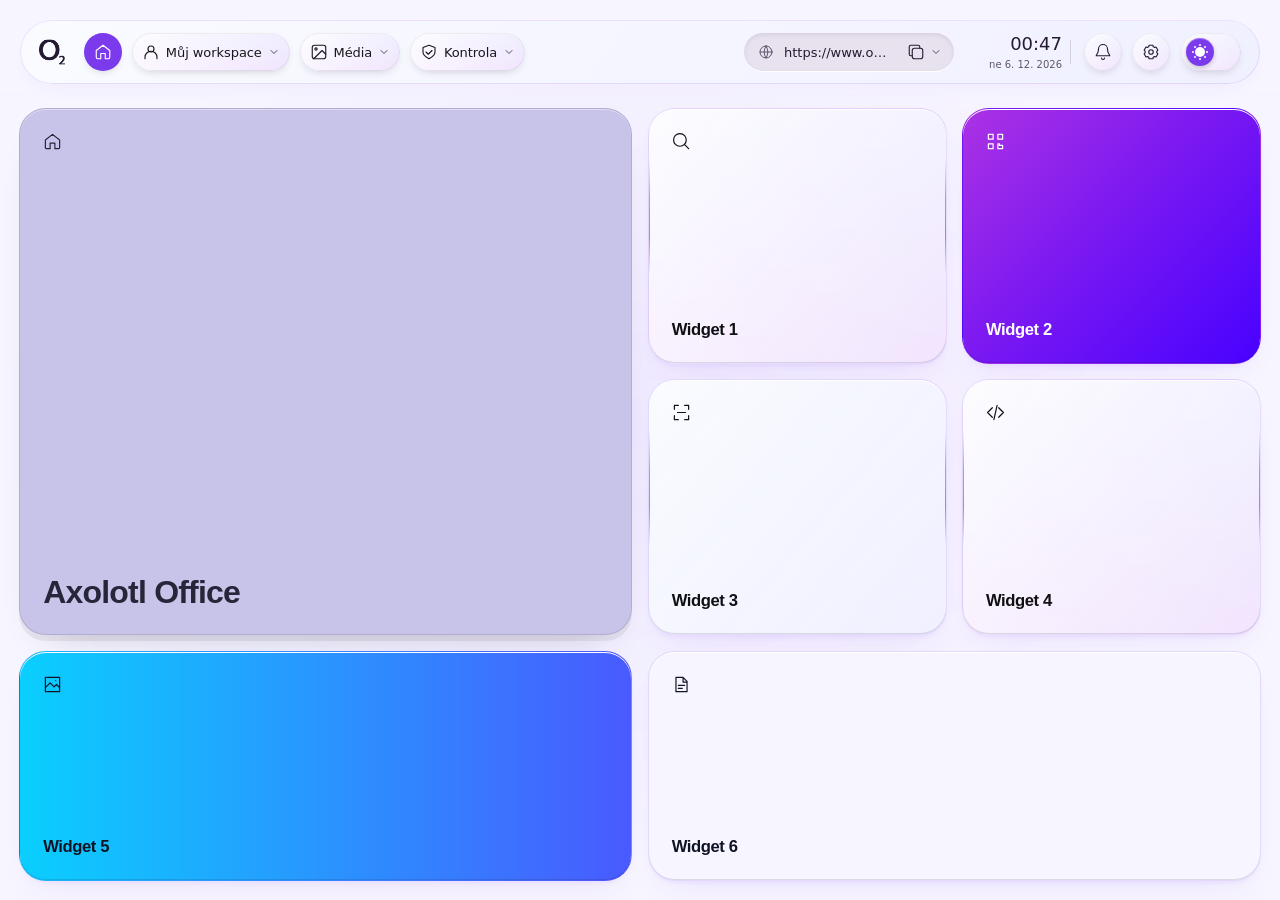
==== creative-concepts/modular-playground/index.html @ 503bdfcb "Polish Playground header surfaces and six dashboard widgets" ====
<!doctype html>
<html lang="cs"><head><meta charset="utf-8"><meta name="viewport" content="width=device-width, initial-scale=1"><meta name="theme-color" content="#22212b"><meta name="description" content="Modular Playground — kreativní koncept celé aplikace O₂ Axolotl 2.0. Dashboard, nástroje a Notebook v dark i light režimu."><title>Modular Playground · O₂ Axolotl</title><link rel="icon" href="../shared/o2.svg" type="image/svg+xml"><link rel="preload" href="../shared/fonts/manrope.woff2" as="font" type="font/woff2" crossorigin><link rel="stylesheet" href="../shared/style.css"><link rel="stylesheet" href="approved-header/header.css"><link rel="stylesheet" href="evolution.css"><link rel="stylesheet" href="refinement.css"><link rel="stylesheet" href="final-bento.css"><link rel="stylesheet" href="ui-polish.css"><script src="playground.js" defer></script><script src="approved-header/header.js" defer></script></head><body data-concept="playground"><a class="skip-link" href="#main">Přejít na obsah</a><div id="approved-header"></div><div id="app"></div><noscript>Pro interaktivní koncept prosím zapněte JavaScript.</noscript></body></html>
---- creative-concepts/shared/style.css ----
@font-face{font-family:Manrope;src:url(fonts/manrope-ext.woff2) format('woff2');font-style:normal;font-weight:200 800;font-display:swap;unicode-range:U+0100-02FF,U+0304,U+0308,U+0329,U+1E00-1E9F,U+1EF2-1EFF,U+2020,U+20A0-20AB,U+20AD-20C0,U+2113,U+2C60-2C7F,U+A720-A7FF}@font-face{font-family:Space;src:url(fonts/space-grotesk-ext.woff2) format('woff2');font-style:normal;font-weight:300 700;font-display:swap;unicode-range:U+0100-02FF,U+0304,U+0308,U+0329,U+1E00-1E9F,U+1EF2-1EFF,U+2020,U+20A0-20AB,U+20AD-20C0,U+2113,U+2C60-2C7F,U+A720-A7FF}
@font-face{font-family:Manrope;src:url(fonts/manrope.woff2) format('woff2');font-style:normal;font-weight:200 800;font-display:swap}@font-face{font-family:Space;src:url(fonts/space-grotesk.woff2) format('woff2');font-style:normal;font-weight:300 700;font-display:swap}
:root{font-family:Manrope,Arial,sans-serif;color-scheme:dark;--bg:#11121d;--surface:#20212f;--surface-solid:#242534;--raised:#2c2d3f;--ink:#f3f1f8;--muted:#b1aebf;--line:#ffffff14;--accent:#c4b5fb;--accent-deep:#a392d1;--button:#ddd1ff;--button-ink:#2a2040;--green:#a9d5b8;--danger:#ffc1b8;--shadow:0 18px 48px #0002;--radius:23px;--title-font:Manrope,Arial,sans-serif;--header-base:#292631;--header-ink:#f4f2f7;--header-recess:#201d28}
:root[data-theme=light]{color-scheme:light;--bg:#f0edf3;--surface:#ffffffb8;--surface-solid:#faf9fc;--raised:#fff;--ink:#2e2939;--muted:#70677f;--line:#49405b1c;--accent:#746087;--accent-deep:#877298;--button:#443754;--button-ink:#fff;--green:#447056;--danger:#a5443b;--shadow:0 18px 48px #5f4c7810;--header-base:#f0edf6;--header-ink:#31283e;--header-recess:#e7e1ed}
*{box-sizing:border-box}html{min-width:320px;scroll-behavior:smooth}body{margin:0;background:var(--bg);color:var(--ink);font-size:13px;line-height:1.6;min-height:100vh;-webkit-font-smoothing:antialiased}body::before{content:'';position:fixed;inset:0;z-index:-1;pointer-events:none}button,input,textarea,select{font:inherit;color:inherit}button,a,input,select,textarea{-webkit-tap-highlight-color:transparent}button,a,summary{touch-action:manipulation}button{cursor:pointer}a{color:inherit;text-decoration:none}button{border:0;background:none}button:disabled{cursor:wait;opacity:.65}input,textarea,select{max-width:100%;border:1px solid var(--line);border-radius:11px;background:var(--bg);padding:12px 14px;outline:none;min-width:0}input::placeholder,textarea::placeholder{color:var(--muted)}input:focus,textarea:focus,select:focus{border-color:var(--accent);box-shadow:0 0 0 3px color-mix(in srgb,var(--accent) 16%,transparent)}input[type=checkbox]{accent-color:var(--accent-deep);width:16px;height:16px;padding:0;box-shadow:none}button:focus-visible,a:focus-visible,summary:focus-visible{outline:2px solid var(--accent);outline-offset:4px}h1,h2,h3,p{margin:0}h1,h2,h3{font-family:var(--title-font);font-weight:550;line-height:1.2;letter-spacing:-.04em}h1{font-size:clamp(30px,3.1vw,46px);font-weight:500}h2{font-size:25px}h3{font-size:20px}.icon{display:inline-block;width:19px;height:19px;fill:none;stroke:currentColor;stroke-width:1.5;stroke-linecap:round;stroke-linejoin:round;vertical-align:middle;flex-shrink:0}.sr-only{position:absolute;width:1px;height:1px;padding:0;margin:-1px;overflow:hidden;clip:rect(0,0,0,0);white-space:nowrap;border:0}.skip-link{position:fixed;top:-100px;left:30px;z-index:1000;background:var(--surface-solid);padding:12px;border-radius:12px}.skip-link:focus{top:10px}.button,.small-button{display:inline-flex;align-items:center;justify-content:center;gap:10px;font-weight:600;white-space:nowrap;border:1px solid var(--line);border-radius:12px;padding:12px 19px;min-height:45px;transition:transform .2s,background .2s,box-shadow .2s}.button:hover,.small-button:hover{transform:translateY(-2px);box-shadow:0 4px 14px #0001}.primary{background:var(--button);color:var(--button-ink);border-color:transparent;box-shadow:inset 0 1px #ffffff50,0 4px 14px #0001}.secondary,.small-button{background:var(--surface)}.small-button{padding:8px 12px;min-height:35px;font-size:11px}.icon-btn{display:inline-grid;place-items:center;width:38px;height:38px;border-radius:50%;color:inherit;flex:none}.icon-btn:hover{background:var(--line)}.text-link{display:inline-flex;align-items:center;gap:8px;font-size:12px;padding:0;font-weight:550}.text-link:hover{color:var(--accent)}.text-link .icon{width:15px;height:15px}.eyebrow{font-size:9px;font-weight:650;letter-spacing:.18em;color:var(--muted);line-height:1.5}.subtitle{color:var(--muted);margin-top:12px;font-size:13px;line-height:1.7}.demo-note{color:var(--muted);font-size:10px;font-weight:450;letter-spacing:.015em}.demo-note .icon{width:13px;height:13px;margin-right:5px}.mono{font-family:Space,monospace;letter-spacing:.04em}.chip{display:inline-flex;align-items:center;gap:4px;white-space:nowrap;padding:4px 8px;border:1px solid var(--line);border-radius:6px;font-size:9px;letter-spacing:.035em;color:var(--muted);font-weight:550}.chip.success{color:var(--green);background:color-mix(in srgb,var(--green) 7%,transparent)}.status-dot,.tiny-dot{display:inline-block;width:5px;height:5px;background:var(--green);border-radius:50%;flex-shrink:0}.status-dot{box-shadow:0 0 0 4px color-mix(in srgb,var(--green) 9%,transparent);margin:0 8px 1px 2px}.card{position:relative;border:1px solid var(--line);background:var(--surface);border-radius:var(--radius);box-shadow:inset 0 1px #ffffff08,var(--shadow);min-width:0;transition:border-color .25s,box-shadow .25s}.card:hover{border-color:color-mix(in srgb,var(--accent) 25%,var(--line))}.card-head{display:flex;justify-content:space-between;align-items:center;gap:12px;margin-bottom:22px;font-size:12px}.card-head>.icon{width:16px;height:16px;color:var(--muted)}.card-label{display:flex;align-items:center;gap:9px;font-weight:600;letter-spacing:.01em;font-size:12px}.card-label>.icon{width:17px;height:17px;color:var(--accent)}.card-bottom{display:flex;align-items:center;justify-content:space-between;gap:12px;font-size:10px;color:var(--muted);margin-top:15px}.card-bottom strong{display:block;font-size:14px;color:var(--ink);font-weight:550}.card-bottom small{display:block;font-size:10px;margin-top:5px}.card-bottom .icon{width:17px;height:17px}
/* The approved pill navigation, URL well, clock and controls form the shared reference. */
.app-header{position:relative;z-index:30;display:flex;align-items:center;gap:12px;min-height:72px;padding:10px 13px;margin:20px 24px 0;border-radius:999px;color:var(--header-ink);background:linear-gradient(120deg,color-mix(in srgb,var(--header-base) 84%,white),var(--header-base) 70%);box-shadow:inset 0 1px #ffffff35,inset 0 0 0 1px var(--line),0 12px 30px -20px #0008;backdrop-filter:blur(20px)}.brand{display:grid;place-items:center;width:42px;flex:none;height:46px}.brand img{width:28px;height:28px;filter:brightness(0) invert(1)}[data-theme=light] .brand img{filter:brightness(0) saturate(100%) invert(14%) sepia(65%) saturate(3500%) hue-rotate(211deg)}.header-nav{display:flex;align-items:center;gap:9px;flex-shrink:0}.home-nav{height:46px;width:46px;display:grid;place-items:center;border-radius:50%}.home-nav.active{background:#7c3aed;color:#fff;box-shadow:inset 0 1px #fff4,0 5px 12px #0002}.nav-drop{position:relative}.nav-drop summary{list-style:none;display:flex;align-items:center;gap:8px;padding:12px 13px;border-radius:999px;cursor:pointer;font-size:12px;white-space:nowrap}.nav-drop summary::-webkit-details-marker{display:none}.nav-drop summary>.icon{width:16px;height:16px}.nav-drop summary>.icon:last-child{width:11px;height:11px}.nav-drop[open] summary{background:#7c3aed;color:white}.dropdown{position:absolute;top:calc(100% + 15px);left:0;min-width:240px;background:var(--surface-solid);color:var(--ink);border:1px solid var(--line);border-radius:20px;padding:10px;box-shadow:0 24px 60px #0005}.dropdown a{display:flex;align-items:center;gap:12px;padding:12px;border-radius:11px}.dropdown a:hover{background:var(--line)}.header-url{min-width:100px;flex:1;max-width:350px;display:flex;align-items:center;gap:9px;background:var(--header-recess);box-shadow:inset 0 2px 6px #0002,0 1px #fff2;border-radius:99px;padding:0 7px 0 15px;margin:0 0 0 auto}.header-url>.icon{width:15px;color:var(--muted)}.header-url input{width:100%;border:0;padding:10px 0;font-size:12px;background:none;box-shadow:none;height:46px}.header-url:focus-within{outline:2px solid #b993fb;outline-offset:2px}.header-url button{width:32px;height:36px;flex:none;color:var(--muted)}.header-actions{display:flex;align-items:center;gap:4px}.header-actions time{display:flex;flex-direction:column;align-items:flex-end;line-height:1.3;margin:0 10px 0 3px;padding-right:14px;border-right:1px solid var(--line);min-width:94px;font-variant-numeric:tabular-nums}.header-actions time>span{font-size:18px;font-weight:500}.header-actions time small{font-size:9px;color:var(--muted);margin-top:3px}.header-actions .icon-btn{background:linear-gradient(#ffffff08,#00000005);box-shadow:inset 0 1px #fff1,0 2px 4px #0001;width:36px;height:36px}.theme-toggle{width:58px;height:34px;border-radius:99px;box-shadow:inset 0 2px 4px #0002,0 1px #fff2;background:var(--header-recess);padding:3px;margin-left:5px}.theme-toggle>span{display:grid;place-items:center;width:28px;height:28px;border-radius:50%;background:#7c3aed;color:white;transition:transform .25s;box-shadow:inset 0 1px #fff5,0 2px 4px #0003}.theme-toggle[aria-checked=true]>span{transform:translateX(24px)}.theme-toggle .icon{width:15px;height:15px}
.concept-bar{max-width:1490px;padding:21px 38px 0;margin:auto;display:flex;align-items:center;justify-content:space-between;gap:20px}.concept-signature{display:flex;align-items:center;gap:10px;font-size:10px;color:var(--muted)}.concept-num{font-family:Space,monospace;color:var(--ink);font-size:12px;border:1px solid var(--line);border-radius:5px;padding:1px 5px}.prototype-tag{font-size:7px;letter-spacing:.14em;opacity:.8;border-left:1px solid var(--line);padding-left:10px}.concept-links{display:flex;gap:5px}.concept-links a{font-size:9px;padding:5px 10px;border-radius:6px;color:var(--muted);border:1px solid transparent}.concept-links a[aria-current]{background:var(--surface);border-color:var(--line);color:var(--ink)}.concept-links a:hover{color:var(--ink)}.app-shell{max-width:1490px;margin:auto;padding:0 38px}.workspace-nav{display:flex;align-items:center;gap:25px;border-bottom:1px solid var(--line);margin-top:20px;height:49px}.workspace-nav>a{position:relative;display:flex;align-items:center;gap:8px;height:100%;font-size:11px;color:var(--muted);transition:color .2s}.workspace-nav>a .icon{width:15px;height:15px}.workspace-nav>a[aria-current]{color:var(--ink)}.workspace-nav>a[aria-current]::after{content:'';height:2px;position:absolute;bottom:-1px;left:0;right:0;background:var(--accent)}.quick-search{margin-left:auto;display:flex;align-items:center;gap:9px;color:var(--muted);font-size:10px}.quick-search .icon{width:14px;height:14px}kbd{font:inherit;font-size:9px;border:1px solid var(--line);border-radius:4px;padding:1px 4px;margin-left:14px}.section-head{display:flex;align-items:center;justify-content:space-between;gap:28px;padding:30px 0 27px}.section-head .eyebrow{margin-bottom:10px}.section-head>.button{flex-shrink:0;margin-top:10px}.section-head .subtitle{font-size:12px;margin-top:10px}main{outline:none;animation:reveal .4s ease-out}.dashboard-grid{display:grid;grid-template-columns:1fr 1.7fr 1fr;grid-template-rows:255px 215px;gap:16px}.dashboard-grid>.card{padding:23px;overflow:hidden}.office{grid-column:2;grid-row:1/3;display:flex;flex-direction:column;isolation:isolate}.office-top{display:flex;justify-content:space-between;align-items:center;gap:8px;position:relative;z-index:2}.office-top .card-label{font-size:9px;letter-spacing:.12em}.office-coordinate{font-size:7px;letter-spacing:.07em;color:var(--muted)}.office-scene{position:relative;flex:1;display:grid;align-items:center;min-height:0}.room-art{width:calc(100% + 50px);margin-left:-25px;max-height:330px;overflow:visible;position:relative;z-index:1;animation:roomReveal 1s ease-out}.office-bottom{position:relative;display:flex;justify-content:space-between;align-items:flex-end;gap:12px;z-index:2}.office-small{font-size:7px;letter-spacing:.17em;color:var(--muted);display:block;margin-bottom:9px}.office-bottom h2{font-size:clamp(21px,2.1vw,30px);font-weight:500}.office-bottom p{color:var(--muted);font-size:10px;margin-top:8px}.round-action{width:40px;height:40px;display:grid;place-items:center;border-radius:50%;border:1px solid var(--line);background:#ffffff09;flex:none}.round-action:hover{background:var(--raised)}.scene-orbit{position:absolute;border:1px solid var(--line);border-radius:50%;height:250px;width:250px;top:10%;left:20%;pointer-events:none;opacity:.4}.orbit-b{width:310px;height:310px;left:12%;top:0}.find-card{grid-column:1;grid-row:1}.find-card .card-head{margin-bottom:17px}.find-card h2{font-size:24px;margin-bottom:18px;line-height:1.16}.input-action{display:flex;background:var(--bg);border:1px solid var(--line);border-radius:10px;overflow:hidden}.input-action input{padding:9px 10px;border:0;background:none;font-size:11px;width:100%;box-shadow:none}.input-action:focus-within{outline:2px solid var(--accent);outline-offset:2px}.input-action button{margin:4px;background:var(--button);color:var(--button-ink);border-radius:7px;width:32px;min-height:30px;flex:none}.input-action button .icon{width:16px;height:16px}.mini-result{display:flex;align-items:center;gap:8px;font-size:10px;color:var(--muted);margin-top:13px}.mini-result b{font-weight:550;color:var(--ink)}.text-lines{display:none;font-size:11px;line-height:1.9;margin-top:22px;color:var(--muted)}mark{background:color-mix(in srgb,var(--accent) 22%,transparent);color:var(--ink);border-radius:3px;padding:1px 3px}.find-card>.text-link{display:none}.notebook-card{grid-column:3;grid-row:1;display:flex;flex-direction:column}.note-preview{flex:1;display:flex;justify-content:center;flex-direction:column;gap:6px}.handwritten{font-family:Georgia,serif;font-style:italic;font-size:26px;line-height:1.35;letter-spacing:-.04em;max-width:190px}.pencil-line{height:5px;width:100px;background:var(--accent);border-radius:50%;opacity:.25;transform:rotate(-3deg);margin:0 0 5px}.note-preview p{font-size:10px;color:var(--muted)}.notebook-card .card-bottom{border-top:1px solid var(--line);padding-top:10px}.metadata-card{grid-column:1;grid-row:2}.metadata-card .card-head{margin-bottom:18px}.meta-inner{display:flex;align-items:center;gap:15px}.score-ring{width:70px;height:70px;border-radius:50%;background:conic-gradient(var(--green) 0 93%,var(--line) 93%);position:relative;display:grid;place-items:center;flex:none}.score-ring:before{content:'';position:absolute;inset:4px;border-radius:inherit;background:var(--surface-solid)}.score-ring>span{position:relative;z-index:1;font-family:Space;font-size:26px;letter-spacing:-.07em;line-height:1;text-align:center}.score-ring small{display:block;font-size:8px;color:var(--muted);letter-spacing:0;margin-top:5px}.meta-inner h2{font-size:16px;letter-spacing:-.025em}.meta-inner p{font-size:10px;color:var(--muted);margin-top:7px}.metadata-card>.text-link{margin-top:22px;font-size:10px}.qr-card{grid-column:3;grid-row:2}.qr-card .card-head{margin-bottom:15px}.qr-content{display:flex;align-items:center;gap:16px}.qr-art{width:89px;height:89px;padding:4px;background:white;border-radius:12px;box-shadow:0 4px 12px #0001;flex:none}.qr-content h2{font-size:17px;letter-spacing:-.03em}.qr-content p{font-size:9px;color:var(--muted);margin:6px 0 9px}.qr-content .small-button{font-size:9px;padding:5px 8px;min-height:28px;gap:5px}.qr-content .small-button .icon{width:12px;height:12px}.qr-card .card-bottom{font-size:8px;margin-top:14px}.media-card{display:none}.dashboard-footer{display:flex;align-items:center;gap:25px;margin:20px 0 0;font-size:10px;color:var(--muted)}.dashboard-footer a{margin-left:auto;display:flex;align-items:center;gap:8px}.dashboard-footer a .icon{width:13px;height:13px}.site-footer{max-width:1490px;margin:33px auto 0;padding:20px 38px;display:flex;justify-content:space-between;align-items:center;color:var(--muted);font-size:8px;letter-spacing:.1em}.site-footer>b{color:var(--ink)}.site-footer button{font-size:9px;display:flex;align-items:center;gap:5px;color:var(--muted)}.site-footer .icon{width:11px;height:11px}
/* 01 — smoked glass, a glowing horizon, an immersive centre. */
[data-concept=studio]{--surface:linear-gradient(145deg,#2c293bde,#1a2030eb);--surface-solid:#242534;--title-font:Manrope,Arial,sans-serif;background:#10141f}[data-concept=studio]::before{background:radial-gradient(ellipse at 48% 16%,#66527d32,transparent 53%),radial-gradient(ellipse at 91% 78%,#34526e2b,transparent 50%),radial-gradient(ellipse at 3% 60%,#714e5718,transparent 50%)}[data-concept=studio] .office{background:radial-gradient(ellipse at 15% 25%,#ae795b29,transparent 65%),radial-gradient(ellipse at 90% 90%,#428faa25,transparent 60%),linear-gradient(145deg,#3630449c,#1c2535);border-color:#bfb0ea28;box-shadow:inset 0 1px #fff2,0 20px 80px #0003}[data-concept=studio] .office:before{content:'';position:absolute;height:300px;width:300px;top:10px;left:0;background:radial-gradient(ellipse,#a5766826,transparent 65%);filter:blur(20px);pointer-events:none}[data-concept=studio] .dashboard-grid{grid-template-rows:265px 220px}[data-concept=studio] .find-card{background:linear-gradient(140deg,#4b3c5144,#252334cc)}[data-concept=studio] .notebook-card{background:linear-gradient(145deg,#40354388,#242537)}[data-concept=studio] .section-head h1{font-weight:450;letter-spacing:-.05em}[data-concept=studio] .office .room-art{filter:saturate(.8)}[data-concept=studio] .card:not(.office):hover{box-shadow:inset 0 1px #fff2,0 12px 35px #0002}
[data-theme=light] [data-concept=studio]{background:#eee9ef;--surface:linear-gradient(145deg,#ffffffcf,#f2edf6d9);--surface-solid:#f8f4fa;--ink:#332c40;--muted:#75697e;--accent:#8c6b9f;--button:#514061;--button-ink:#fff;--green:#6d8669}[data-theme=light] [data-concept=studio]::before{background:radial-gradient(ellipse at 10% 22%,#e4c5b964,transparent 50%),radial-gradient(ellipse at 85% 80%,#b7d4e264,transparent 50%)}[data-theme=light] [data-concept=studio] .office{background:radial-gradient(ellipse at 8% 20%,#f3d0b4aa,transparent 65%),radial-gradient(ellipse at 90% 90%,#b3d4ddaa,transparent 60%),#e4dfec;border-color:#b49ec948;box-shadow:inset 0 1px #fff,0 20px 65px #7d5e9815}[data-theme=light] [data-concept=studio] .office .room-art{filter:saturate(.6) brightness(1.4)}[data-theme=light] [data-concept=studio] .find-card{background:linear-gradient(140deg,#f7ecf4,#fbf8fd)}[data-theme=light] [data-concept=studio] .notebook-card{background:linear-gradient(145deg,#f4e9e3,#f8f1f8)}
/* 02 — tactile blocks, editorial scale, deliberately asymmetric bento. */
[data-concept=playground]{--title-font:Space,Manrope,sans-serif;--radius:20px;--bg:#1a1b20;--surface:#27282e;--surface-solid:#2a2b31;--raised:#313239;--ink:#f3f1e9;--muted:#b7b5b0;--accent:#c7e68a;--button:#c8e58c;--button-ink:#262c1c;--green:#b5d69b;--shadow:0 5px 0 #00000010;background:var(--bg)}[data-concept=playground] .concept-num{border-radius:2px;background:var(--ink);color:var(--bg);border-color:transparent}[data-concept=playground] .section-head h1{font-weight:550;font-size:clamp(32px,3.6vw,52px);letter-spacing:-.065em;max-width:650px;line-height:1.03}[data-concept=playground] .workspace-nav{gap:12px;border:0;height:42px;margin-top:18px}[data-concept=playground] .workspace-nav>a{padding:0 16px;border-radius:99px;border:1px solid var(--line)}[data-concept=playground] .workspace-nav>a[aria-current]{background:var(--ink);color:var(--bg);border-color:var(--ink)}[data-concept=playground] .workspace-nav>a[aria-current]:after{display:none}[data-concept=playground] .dashboard-grid{grid-template-columns:1.1fr 1.15fr 1.15fr .95fr;grid-template-rows:270px 210px;gap:15px}[data-concept=playground] .dashboard-grid>.card{padding:22px}[data-concept=playground] .office{grid-column:2/4;grid-row:1;background:#b0aecf;color:#272539;--ink:#272539;--muted:#585570;--line:#32304e26;--green:#555f3c;box-shadow:inset 0 1px #ffffff50,0 6px 0 #0001;overflow:visible}[data-concept=playground] .office-top{z-index:3}[data-concept=playground] .office-scene{position:absolute;inset:0 0 0 40%;overflow:hidden;border-radius:20px;z-index:0}[data-concept=playground] .play-art{width:350px;max-width:none;margin:0 0 0 -30px;height:300px;max-height:none;transform:rotate(-5deg);filter:saturate(.75)}[data-concept=playground] .office-bottom{align-items:flex-end;margin-top:auto;max-width:90%;padding-bottom:5px}[data-concept=playground] .office-bottom>div{max-width:240px}[data-concept=playground] .office-bottom h2{font-size:36px;font-weight:500;line-height:1.05;letter-spacing:-.055em;max-width:230px}[data-concept=playground] .office-bottom p{font-size:10px;max-width:170px;line-height:1.6}[data-concept=playground] .office-small{font-size:8px;letter-spacing:.13em;margin-bottom:13px}[data-concept=playground] .office-coordinate{display:none}[data-concept=playground] .office .round-action{position:absolute;right:-15%;bottom:0;background:#f6f2e8;border-color:#fff8;width:38px;height:38px;color:#383147;box-shadow:0 2px 5px #302b4b22}[data-concept=playground] .scene-orbit{display:none}[data-concept=playground] .find-card{grid-column:1;grid-row:1;--ink:#ede9fc;--muted:#cec4e4;background:#514763;--line:#e9dafe30;--bg:#41394e;--accent:#e9d9ff;--button:#e7d5fe;--button-ink:#45344f}[data-concept=playground] .find-card h2{font-size:31px;font-weight:450;letter-spacing:-.05em;margin-bottom:16px}[data-concept=playground] .find-card .chip{border-color:transparent;font-size:8px}[data-concept=playground] .qr-card{grid-column:4;grid-row:1;--ink:#423845;--muted:#685762;--line:#6e496025;background:#e9bfc6;color:var(--ink);--surface:#f2d6d8}[data-concept=playground] .qr-content{flex-direction:column;align-items:flex-start;gap:9px}[data-concept=playground] .qr-content h2{font-size:19px}[data-concept=playground] .qr-content h2 br{display:none}[data-concept=playground] .qr-art{width:77px;height:77px;transform:rotate(4deg);border-radius:9px}[data-concept=playground] .qr-content p{display:none}[data-concept=playground] .qr-content .small-button{position:absolute;right:18px;top:85px;width:32px;height:32px;padding:0;font-size:0;border-radius:50%}[data-concept=playground] .qr-content .small-button .icon{width:16px;height:16px}[data-concept=playground] .qr-card .card-bottom{font-size:8px;margin-top:10px}[data-concept=playground] .qr-card .card-bottom .mono{display:none}[data-concept=playground] .media-card{display:flex;flex-direction:column;grid-column:1/3;grid-row:2;background:#a9bbc2;color:#263d47;--ink:#263d47;--muted:#4b6470;--line:#233d491c}[data-concept=playground] .media-card .card-head{position:relative;z-index:2}[data-concept=playground] .media-card .card-bottom{margin-top:auto;z-index:2}[data-concept=playground] .media-card .card-bottom strong{font-size:25px;max-width:190px;line-height:1.1;font-family:Space;font-weight:450;letter-spacing:-.035em}[data-concept=playground] .media-card .card-bottom small{font-size:10px}[data-concept=playground] .notebook-card{grid-column:3;grid-row:2;background:#dce7ae;--ink:#343d25;--muted:#647047;--accent:#7c8950;--line:#4c5a2126;color:var(--ink)}[data-concept=playground] .notebook-card .chip{font-size:7px;padding:3px 5px}[data-concept=playground] .notebook-card .card-head{margin-bottom:10px}[data-concept=playground] .handwritten{font-size:24px}[data-concept=playground] .metadata-card{grid-column:4;grid-row:2;padding:20px!important}[data-concept=playground] .metadata-card .card-head{margin-bottom:12px}[data-concept=playground] .meta-inner{gap:10px}[data-concept=playground] .score-ring{width:58px;height:58px}[data-concept=playground] .score-ring>span{font-size:23px}[data-concept=playground] .meta-inner h2{font-size:14px}[data-concept=playground] .meta-inner p{font-size:8px}[data-concept=playground] .metadata-card>.text-link{margin-top:19px;font-size:9px}[data-concept=playground] .card-label>.icon{color:inherit}.media-illustration{position:absolute;inset:0 0 0 47%;display:grid;place-items:center}.image-sheet{position:absolute;width:145px;height:105px;border:7px solid #eff1e8;border-radius:4px;background:#c5ceaf;box-shadow:2px 8px 12px #314a5c30;overflow:hidden}.image-sheet.back{transform:rotate(12deg) translate(10px,2px);background:#8f9dba}.image-sheet.front{transform:rotate(-8deg) translate(-10px,-10px);background:#e1d6ba}.landscape-sun{position:absolute;right:24px;top:15px;border-radius:50%;width:27px;height:27px;background:#e9a36e}.landscape-hill{position:absolute;width:160px;height:110px;border-radius:40%;bottom:-60px;left:-20px;transform:rotate(-22deg);background:#809985;box-shadow:70px 10px 0 #496d71}.format-pill{position:absolute;bottom:25px;right:40px;border:1px solid #ffffff88;border-radius:99px;background:#faf9f0;padding:5px 11px;font-size:10px;box-shadow:0 4px 12px #0002;transform:rotate(-5deg)}.format-pill .icon{width:13px;height:13px}
[data-theme=light] [data-concept=playground]{--bg:#f1efe7;--surface:#faf9f3;--surface-solid:#faf9f3;--raised:#fff;--ink:#292a28;--muted:#76766a;--line:#3338241c;--accent:#646e40;--button:#2f3427;--button-ink:#f3f5eb;--green:#6c8150;--shadow:0 4px 0 #343e1206}[data-theme=light] [data-concept=playground] .office{background:#c8c3e9}[data-theme=light] [data-concept=playground] .find-card{background:#e0d4f2;--ink:#3a2d48;--muted:#796286;--line:#63437725;--bg:#eae2f3;--accent:#624275;--button:#51405e;--button-ink:#fff;color:var(--ink)}[data-theme=light] [data-concept=playground] .qr-card{background:#f0cbd0}[data-theme=light] [data-concept=playground] .media-card{background:#bcd0d5}[data-theme=light] [data-concept=playground] .notebook-card{background:#e3ebbc}
/* 03 — calm architectural layers, paper, and an editorial serif. */
[data-concept=spatial]{--bg:#171d1c;--surface:#222b28;--surface-solid:#242e2a;--raised:#2c3631;--ink:#edf0e9;--muted:#a1ada5;--line:#d3e4d316;--accent:#bdcbb7;--button:#c3cfbd;--button-ink:#26372e;--green:#a6c6a8;--shadow:0 10px 30px #0000000c;--radius:12px;background:var(--bg)}[data-concept=spatial] .app-shell{display:grid;grid-template-columns:170px minmax(0,1fr);gap:36px;margin-top:20px}[data-concept=spatial] .workspace-nav{display:flex;flex-direction:column;align-items:stretch;justify-content:flex-start;gap:5px;height:auto;margin:0;border-bottom:0;border-right:1px solid var(--line);padding:33px 20px 0 0}[data-concept=spatial] .workspace-nav>a{height:42px;flex:none;border-radius:7px;padding:0 12px;font-size:11px}[data-concept=spatial] .workspace-nav>a[aria-current]{background:var(--surface);box-shadow:inset 0 0 0 1px var(--line)}[data-concept=spatial] .workspace-nav>a[aria-current]:after{left:0;top:13px;bottom:13px;width:2px;height:auto}[data-concept=spatial] .quick-search{margin:25px 0 0;padding:15px 10px;border-top:1px solid var(--line);font-size:9px;flex-wrap:wrap;justify-content:flex-start;gap:7px}[data-concept=spatial] .quick-search kbd{margin-left:22px}[data-concept=spatial] .section-head{padding:20px 0 29px}[data-concept=spatial] h1{font-family:Georgia,serif;font-weight:400;letter-spacing:-.045em;font-size:clamp(32px,3.4vw,47px)}[data-concept=spatial] .section-head>.button{font-size:10px;padding:10px 13px;min-height:39px}[data-concept=spatial] .section-head .subtitle{font-size:11px}[data-concept=spatial] .section-head .eyebrow{font-size:8px}[data-concept=spatial] .dashboard-grid{grid-template-columns:1fr 1.4fr 1fr;grid-template-rows:240px 185px;gap:13px}[data-concept=spatial] .dashboard-grid>.card{padding:19px}[data-concept=spatial] .office{grid-column:2;grid-row:1/3;background:linear-gradient(145deg,#334038,#24332e);border-color:#8eab8b2a}[data-concept=spatial] .office-scene{margin:0 -15px}.spatial-art{filter:saturate(.5)}[data-concept=spatial] .office-coordinate{display:none}[data-concept=spatial] .office-top .card-label{font-size:8px;letter-spacing:.09em}[data-concept=spatial] .office-bottom h2{font-family:Georgia,serif;font-size:30px;font-weight:400;letter-spacing:-.045em;max-width:200px}[data-concept=spatial] .office-bottom p{font-size:9px}[data-concept=spatial] .office-bottom .round-action{width:30px;height:30px}[data-concept=spatial] .scene-orbit{border-color:#a2bda920;width:190px;height:190px;left:18%;top:15%}[data-concept=spatial] .orbit-b{width:240px;height:240px;left:10%;top:5%}[data-concept=spatial] .find-card{grid-column:1;grid-row:1}[data-concept=spatial] .find-card h2{font-size:24px;font-weight:450}[data-concept=spatial] .find-card .chip{display:none}[data-concept=spatial] .metadata-card{grid-column:1;grid-row:2}[data-concept=spatial] .metadata-card .card-head{margin-bottom:12px}[data-concept=spatial] .meta-inner{gap:11px}[data-concept=spatial] .score-ring{width:54px;height:54px}[data-concept=spatial] .score-ring>span{font-size:21px}[data-concept=spatial] .score-ring small{font-size:7px}[data-concept=spatial] .meta-inner h2{font-size:13px}[data-concept=spatial] .meta-inner p{font-size:9px}[data-concept=spatial] .metadata-card>.text-link{margin-top:16px;font-size:9px}[data-concept=spatial] .notebook-card{grid-column:3;grid-row:1;background:linear-gradient(120deg,#34372c,#2e332a);--accent:#c4be91}[data-concept=spatial] .notebook-card .chip{font-size:7px;padding:3px 5px}[data-concept=spatial] .notebook-card .card-head{gap:4px;margin-bottom:12px}[data-concept=spatial] .handwritten{font-size:23px}[data-concept=spatial] .qr-card{grid-column:3;grid-row:2}[data-concept=spatial] .qr-card .card-head{margin-bottom:11px}[data-concept=spatial] .qr-art{width:62px;height:62px;border-radius:6px;padding:2px}[data-concept=spatial] .qr-content{gap:11px}[data-concept=spatial] .qr-content h2{font-size:13px}[data-concept=spatial] .qr-content p{font-size:8px}[data-concept=spatial] .qr-card .card-bottom{font-size:7px;gap:4px}[data-concept=spatial] .qr-content .small-button{font-size:8px;padding:3px 6px;min-height:24px}[data-concept=spatial] .card-label{font-size:10px}[data-concept=spatial] .card-label>.icon{width:15px;height:15px}[data-concept=spatial] .dashboard-footer{font-size:9px;flex-wrap:wrap;gap:12px}[data-concept=spatial] .dashboard-footer .demo-note{font-size:8px}[data-concept=spatial] .button{border-radius:7px}[data-concept=spatial] .notebook-layout{grid-template-columns:190px minmax(0,1fr)}[data-concept=spatial] .notebook-context{display:none}[data-concept=spatial] .note-paper{transform:rotate(.4deg);box-shadow:0 7px 0 -2px var(--bg),0 8px 0 -2px var(--line),0 14px 0 -5px var(--bg),0 15px 0 -5px var(--line)}[data-concept=spatial] .tool-layout{grid-template-columns:160px minmax(0,1fr)}[data-concept=spatial] .tool-context{display:none}[data-concept=spatial] .tool-sidebar{padding-right:12px}[data-concept=spatial] .tool-list-item{font-size:10px;padding-left:8px;gap:8px}[data-concept=spatial] .widget-grid{grid-template-columns:repeat(3,minmax(0,1fr))}
[data-theme=light] [data-concept=spatial]{--bg:#efefe8;--surface:#fbfbf5;--surface-solid:#fbfbf5;--raised:#fff;--ink:#303b34;--muted:#788179;--line:#4657441b;--accent:#71856b;--button:#34483b;--button-ink:#f6f7ef;--green:#7b9673;--shadow:0 8px 18px #263b2105}[data-theme=light] [data-concept=spatial] .office{background:linear-gradient(145deg,#e1e7d8,#d5e0d5);border-color:#90a38335}[data-theme=light] [data-concept=spatial] .notebook-card{background:linear-gradient(120deg,#f7f4e6,#f2f0df);--accent:#93885a}[data-theme=light] [data-concept=spatial] .room-art{filter:saturate(.45) brightness(1.04)}
/* Tool views, richly populated widgets and a usable, in-memory Notebook. */
.filter-row{display:flex;align-items:center;gap:6px;margin-bottom:23px}.filter{font-size:11px;color:var(--muted);border-radius:8px;padding:9px 14px;border:1px solid transparent}.filter span{margin-left:7px;opacity:.6;font-size:9px}.filter.selected{background:var(--surface);color:var(--ink);border-color:var(--line)}.filter:hover{color:var(--ink)}.filter-row>.demo-note{margin-left:auto}.widget-grid{display:grid;grid-template-columns:repeat(4,minmax(0,1fr));gap:17px}.widget-tile{padding:22px;display:flex;flex-direction:column;min-height:250px}.widget-tile:hover{transform:translateY(-3px)}.widget-tile .card-head{margin-bottom:15px}.widget-tile .card-label{font-size:11px}.widget-tile .card-head .chip{font-size:8px}.widget-visual{height:105px;margin:0 0 15px;display:flex;align-items:center;overflow:hidden}.widget-tile>p{font-size:10px;color:var(--muted);margin-top:auto}.widget-tile .card-bottom{padding-top:14px;border-top:1px solid var(--line);font-size:9px}.widget-tile .card-bottom strong{display:inline;font-family:Space;font-size:19px;margin-right:4px}.widget-visual .qr-art{height:87px;width:87px;margin:auto}.phrase-sample{font-family:Georgia,serif;font-size:23px;line-height:1.4;letter-spacing:-.03em}.heading-sample{font-size:10px;width:100%;color:var(--muted)}.heading-sample b{font-weight:500;display:block;color:var(--ink);font-size:11px}.heading-sample span{margin-left:10px}.heading-sample p{padding-left:10px;border-left:1px solid var(--line);margin-top:9px}.serp-sample small{font-size:8px;color:var(--muted)}.serp-sample strong{font-weight:500;display:block;color:var(--accent);margin:5px 0}.serp-sample p{font-size:9px;color:var(--muted)}.code-sample{font-family:monospace;font-size:9px;line-height:1.9;white-space:pre-wrap;color:var(--muted)}.code-sample span{color:var(--accent)}.pdf-sample{display:flex;align-items:center;gap:10px;width:100%}.pdf-sample>.icon{width:36px;height:46px;color:var(--accent)}.pdf-sample strong{font-size:10px;font-weight:500}.pdf-sample small{display:block;font-size:8px;color:var(--muted);margin-top:5px}.pdf-sample .chip{margin-left:auto}.audit-sample{display:flex;flex-direction:column;gap:9px;font-size:10px}.audit-sample .icon{width:13px;height:13px;color:var(--green);margin-right:6px}.audit-sample .warn .icon{color:#c8a877}.preview-landscape{position:relative;width:100%;height:100%;min-height:90px;border-radius:9px;background:linear-gradient(#a5bbc4,#d6dad0);overflow:hidden}.preview-landscape:before{content:'';position:absolute;right:25%;top:15%;width:30px;height:30px;border-radius:50%;background:#f4dec0}.preview-landscape i,.preview-landscape span{position:absolute;height:180%;width:130%;bottom:-140%;left:-20%;background:#496b68;transform:rotate(25deg);border-radius:35%}.preview-landscape span{background:#91a295;transform:rotate(-25deg);left:25%;bottom:-120%}.preview-landscape .chip{position:absolute;top:10px;left:10px;background:#ffffffc9;color:#34514f;font-size:8px}.landscape-1{filter:hue-rotate(30deg)}.landscape-2{filter:hue-rotate(300deg)}[data-concept=playground] .widget-tile[data-tone=violet]{background:#504762}[data-concept=playground] .widget-tile[data-tone=mint]{background:#384c42}[data-concept=playground] .widget-tile[data-tone=pink]{background:#583f50}[data-concept=playground] .widget-tile[data-tone=blue]{background:#354956}[data-concept=playground] .widget-tile[data-tone=yellow]{background:#4a4a34}[data-concept=playground] .widget-tile[data-tone=peach]{background:#594a3c}[data-theme=light] [data-concept=playground] .widget-tile[data-tone=violet]{background:#e1d7ed}[data-theme=light] [data-concept=playground] .widget-tile[data-tone=mint]{background:#dbe7cb}[data-theme=light] [data-concept=playground] .widget-tile[data-tone=pink]{background:#ecd4d8}[data-theme=light] [data-concept=playground] .widget-tile[data-tone=blue]{background:#d0e0e4}[data-theme=light] [data-concept=playground] .widget-tile[data-tone=yellow]{background:#ece7c6}[data-theme=light] [data-concept=playground] .widget-tile[data-tone=peach]{background:#ebd9c6}
.tool-topline{display:flex;align-items:center;gap:20px;margin-top:24px}.tool-topline>.demo-note{margin-left:auto;font-size:8px;letter-spacing:.1em}.tool-topline .text-link{font-size:10px}.tool-layout{display:grid;grid-template-columns:200px minmax(0,1fr) 230px;gap:24px;align-items:start}.tool-sidebar{padding:10px 15px 0 0;border-right:1px solid var(--line)}.tool-sidebar>.eyebrow{margin:0 0 13px 12px;font-size:8px}.tool-list-item{display:flex;align-items:center;gap:10px;padding:11px 12px;font-size:11px;margin:2px 0;border-radius:8px;color:var(--muted);white-space:nowrap}.tool-list-item .icon{width:16px;height:16px}.tool-list-item.selected{background:var(--surface);color:var(--ink);box-shadow:inset 0 0 0 1px var(--line)}.tool-list-item .tiny-dot{margin-left:auto}.tool-list-item:hover{background:var(--line)}.sidebar-tip{border-top:1px solid var(--line);padding:23px 12px;margin-top:23px;font-size:10px;color:var(--muted)}.sidebar-tip>.icon{margin-bottom:12px;color:var(--accent)}.tool-workbench{min-width:0}.tool-form{padding:25px;margin-bottom:19px}.tool-form>.card-head{padding-bottom:20px;border-bottom:1px solid var(--line)}.field-label{display:block;font-size:11px;color:var(--muted);margin:19px 0 8px;font-weight:500}.input-icon{display:flex;align-items:center;gap:10px;border:1px solid var(--line);border-radius:10px;padding-left:13px;background:var(--bg)}.input-icon>.icon{width:16px;height:16px;color:var(--muted)}.input-icon input{border:0;box-shadow:none;background:none;padding-left:0;width:100%}.input-icon:focus-within{outline:2px solid var(--accent);outline-offset:1px}.tool-form>input{width:100%}.form-options{display:flex;align-items:center;gap:22px;flex-wrap:wrap;margin-top:17px;font-size:10px;color:var(--muted)}.form-options label{display:flex;align-items:center;gap:7px}.form-options input{margin:0}.form-footer{display:flex;justify-content:space-between;align-items:center;gap:15px;margin-top:23px}.form-footer .button{font-size:11px}.form-two{display:grid;grid-template-columns:1fr 1fr;gap:16px}.form-two select{display:block;width:100%;margin-top:8px;font-size:11px}.tool-context{padding:25px;overflow:hidden}.tool-context>.eyebrow{font-size:8px}.tool-context h3{font-size:25px;font-weight:450;margin-top:18px;line-height:1.25;letter-spacing:-.04em}.tool-context>p{font-size:11px;line-height:1.9;color:var(--muted);margin-top:14px}.context-orb{height:145px;display:grid;place-items:center;position:relative;margin:8px -15px}.context-orb:before,.context-orb:after{content:'';position:absolute;width:85px;height:85px;border-radius:50%;border:1px solid var(--line);transform:rotate(-30deg) skewY(12deg);background:radial-gradient(circle at 25% 25%,color-mix(in srgb,var(--accent) 30%,transparent),transparent 70%);box-shadow:0 10px 25px #0001}.context-orb:after{width:120px;height:55px;transform:rotate(-30deg);background:none;z-index:-1}.context-orb .icon{width:29px;height:29px;color:var(--accent);z-index:1}.context-note{display:flex;gap:9px;font-size:10px;color:var(--muted);padding:17px 0;border-top:1px solid var(--line)}.context-note .icon{width:17px;height:17px;margin-top:3px}.tool-context>.text-link{font-size:10px}.empty-result,.loading-card{padding:35px;text-align:center;min-height:250px}.empty-symbol{display:grid;place-items:center;width:52px;height:52px;margin:0 auto 18px;border:1px solid var(--line);border-radius:15px;background:var(--bg);box-shadow:inset 0 1px #fff1,0 7px 12px #0001}.empty-symbol .icon{width:24px;height:24px;color:var(--accent)}.empty-result h3,.loading-card h3{font-size:17px;letter-spacing:-.025em}.empty-result p,.loading-card p{font-size:11px;color:var(--muted);margin-top:10px;line-height:1.8}.empty-result>.eyebrow{font-size:7px;margin-top:24px;display:block}.results-card{padding:24px}.result-summary{display:flex;align-items:center;gap:15px;padding:5px 0 23px}.result-summary>strong{font-family:Space;font-size:31px;font-weight:450;letter-spacing:-.04em}.result-summary strong>span{font-family:Manrope;font-size:12px;font-weight:450;color:var(--muted);letter-spacing:0}.result-summary>span:not(.chip){font-size:10px;color:var(--muted)}.result-summary>.chip{margin-left:auto}.result-row{border-top:1px solid var(--line);padding:16px 0}.result-row summary{list-style:none;display:flex;align-items:center;gap:13px;cursor:pointer}.result-row summary::-webkit-details-marker{display:none}.result-index{font-family:Space;font-size:10px;color:var(--muted)}.result-row summary strong{font-weight:550;font-size:12px}.result-row summary small{display:block;font-size:9px;color:var(--muted);margin-top:4px}.result-row summary .chip{margin-left:auto}.result-row summary>.icon{width:12px}.result-row p{font-size:12px;color:var(--muted);line-height:1.9;margin:18px 0 0 28px;padding:13px 16px;border-left:2px solid var(--accent);background:color-mix(in srgb,var(--accent) 5%,transparent)}.results-footer{display:flex;justify-content:space-between;gap:12px;border-top:1px solid var(--line);padding-top:17px;margin-top:9px}.results-footer .text-link{font-size:9px}.serp-result{padding:20px;border:1px solid var(--line);border-radius:12px;background:var(--bg);margin-bottom:14px}.serp-result small{color:var(--muted);font-size:10px}.serp-result h3{font-family:Manrope;color:var(--accent);font-size:20px;margin:8px 0;letter-spacing:-.02em}.serp-result p{font-size:12px;color:var(--muted);line-height:1.8}.result-line{padding:12px 0;display:flex;align-items:center;gap:10px;border-bottom:1px solid var(--line);font-size:11px}.result-line .chip,.result-line small,.result-line .warning-text{margin-left:auto}.result-line small{font-size:9px;color:var(--muted)}.result-line .icon{width:16px;height:16px;color:var(--green)}.heading-result{padding:14px 20px;border-top:1px solid var(--line);font-size:13px}.heading-result span{font-family:Space;color:var(--muted);font-size:10px;margin-right:20px}.qr-result{display:flex;align-items:center;gap:30px;padding:12px 0 30px}.qr-result .qr-art{width:150px;height:150px}.qr-result h3{font-size:20px;margin:12px 0 8px}.qr-result p{font-size:11px;color:var(--muted);overflow-wrap:anywhere}.qr-result p.demo-note{margin:9px 0 20px;font-size:9px}.qr-result .button{font-size:10px}.alert{display:flex;gap:13px;align-items:flex-start;padding:17px;border:1px solid color-mix(in srgb,var(--danger) 20%,transparent);border-radius:12px;background:color-mix(in srgb,var(--danger) 5%,transparent);color:var(--danger);margin:15px 0}.alert strong{font-size:12px;font-weight:550}.alert h3{font-size:18px;margin-bottom:10px;line-height:1.4}.alert p{font-size:11px;line-height:1.8;color:var(--muted);margin-top:6px}.alert .icon{margin-top:3px}.warning-text{color:var(--danger);font-size:9px}.error-card{padding:25px}.error-card .alert{margin:0}.json-result{padding:20px;border:1px solid var(--line);border-radius:10px;line-height:1.9;color:var(--muted);background:var(--bg);overflow:auto;font-size:12px}.json-result em{font-style:normal;color:var(--accent)}.image-results{display:flex;gap:14px;margin-bottom:20px}.image-result{flex:1;min-width:0}.image-result .preview-landscape{height:160px}.image-result .result-line{font-size:9px;flex-wrap:wrap}.image-result .result-line small{font-size:8px}.pdf-result{display:flex;align-items:center;gap:20px;padding:25px;background:var(--bg);border-radius:12px;margin-bottom:14px}.pdf-result>.icon{width:50px;height:60px;color:var(--accent)}.pdf-result h3{font-size:20px}.pdf-result p{font-size:11px;color:var(--muted);margin-top:8px}.upload-zone{display:flex;flex-direction:column;align-items:center;gap:8px;padding:27px;border:1px dashed var(--accent);border-radius:12px;background:color-mix(in srgb,var(--accent) 4%,transparent);text-align:center;cursor:pointer}.upload-zone>.icon{width:27px;height:27px;margin-bottom:7px;color:var(--accent)}.upload-zone strong{font-weight:550;font-size:13px}.upload-zone span,.upload-zone small{font-size:10px;color:var(--muted)}.upload-zone input{font-size:10px;margin-top:10px;width:100%;padding:8px}.upload-zone input::file-selector-button{font:inherit;background:var(--surface-solid);color:var(--ink);border:1px solid var(--line);padding:5px 8px;border-radius:4px;margin-right:10px}.spinner{display:inline-block;width:16px;height:16px;border:1.5px solid currentColor;border-right-color:transparent;border-radius:50%;animation:spin .7s linear infinite}.loading-orbit{position:relative;width:65px;height:65px;display:grid;place-items:center;margin:0 auto 20px;color:var(--accent)}.loading-orbit span{position:absolute;inset:0;border-radius:50%;border:1px solid var(--line);border-top-color:var(--accent);animation:spin 1.5s linear infinite}.loading-orbit:before{content:'';position:absolute;inset:8px;border-radius:50%;border:1px solid var(--line);border-bottom-color:var(--accent);animation:spin 2s linear infinite reverse}.progress-track{height:3px;border-radius:4px;background:var(--line);overflow:hidden;max-width:200px;margin:20px auto 0}.progress-track span{display:block;height:100%;width:45%;background:var(--accent);animation:progress 1.1s ease-in-out infinite}
.notebook-layout{display:grid;grid-template-columns:230px minmax(0,1fr) 230px;gap:25px;align-items:start}.notebook-sidebar{padding:8px 0}.notebook-collection{display:flex;align-items:center;gap:10px;margin-bottom:29px}.notebook-collection>.icon{width:22px;height:22px;color:var(--accent)}.notebook-collection strong{display:block;font-size:11px;font-weight:550}.notebook-collection small{display:block;font-size:9px;color:var(--muted);margin-top:5px}.notebook-sidebar>.eyebrow{font-size:8px;margin-bottom:14px}.note-list{display:flex;flex-direction:column;gap:9px}.note-list-item{padding:18px;text-align:left;border-radius:12px;border:1px solid transparent;background:transparent}.note-list-item.selected{background:var(--surface);border-color:var(--line);box-shadow:var(--shadow)}.note-list-item:hover{border-color:var(--line)}.note-list-item>span{display:flex;align-items:center;gap:6px;font-size:8px;color:var(--muted)}.note-list-item>span .icon{width:11px;height:11px}.note-list-item>strong{display:block;font-weight:550;font-size:12px;margin:9px 0 6px;overflow-wrap:anywhere}.note-list-item>small{display:block;color:var(--muted);font-size:9px;line-height:1.8}.notebook-sidebar>.text-link{margin-top:22px;font-size:10px;padding-left:13px}.note-paper{background:var(--surface);border:1px solid var(--line);box-shadow:var(--shadow);border-radius:var(--radius);overflow:hidden;min-width:0}.paper-toolbar{display:flex;align-items:center;justify-content:space-between;padding:14px 20px;border-bottom:1px solid var(--line)}.paper-toolbar>div{display:flex;align-items:center;gap:13px}.paper-toolbar>div>span:not(.chip){font-size:8px;color:var(--muted)}.paper-toolbar .icon-btn{width:28px;height:28px}.note-document{padding:38px 36px 10px}.note-document .eyebrow{font-size:7px;margin-bottom:18px}.note-title{border:0;background:none;padding:0;font-family:var(--title-font);font-size:30px;font-weight:500;line-height:1.2;letter-spacing:-.045em;width:100%;border-radius:2px}.note-title:focus{box-shadow:none;outline:1px solid var(--line);outline-offset:5px}.note-meta{display:flex;align-items:center;gap:9px;font-size:8px;color:var(--muted);padding:19px 0 24px;border-bottom:1px solid var(--line)}.avatar{display:grid;place-items:center;width:23px;height:23px;border:1px solid var(--line);border-radius:50%;background:var(--bg);font-size:9px;color:var(--ink)}#note-body{resize:vertical;width:100%;height:350px;min-height:200px;padding:25px 0 0;background:none;border:0;box-shadow:none;font-size:13px;line-height:2;color:var(--ink);border-radius:0}#note-body:focus{box-shadow:none}.paper-footer{display:flex;align-items:center;justify-content:space-between;gap:15px;border-top:1px solid var(--line);padding:15px 24px;color:var(--muted);font-size:8px}.paper-footer .icon{width:14px;height:14px;color:var(--accent)}.quote-card{padding:20px 20px 30px}.quote-card>span{font-family:Georgia,serif;font-size:70px;line-height:1;color:var(--accent);opacity:.7}.quote-card p{font-family:Georgia,serif;font-style:italic;font-size:25px;line-height:1.4;letter-spacing:-.03em}.quote-card small{font-size:7px;color:var(--muted);letter-spacing:.14em;display:block;margin-top:22px}.related-card{padding:20px}.related-card .card-head{margin-bottom:14px}.related-card>a{display:flex;align-items:center;gap:8px;font-size:10px;padding:11px 0}.related-card>a .icon{width:15px;height:15px;color:var(--muted)}.related-card>a .icon:last-child{margin-left:auto;width:12px;height:12px}.related-card>.text-link{font-size:9px;margin-top:12px;padding-top:15px;border-top:1px solid var(--line);width:100%}[data-concept=playground] .note-paper{background:#e3dfc8;--ink:#3a3a30;--muted:#777563;--line:#343c2c21;color:var(--ink);box-shadow:5px 6px 0 #0001}[data-concept=playground] .note-title{font-family:Space}[data-concept=playground] .quote-card{border-radius:16px;background:#b3b0ce;color:#373249;margin-bottom:20px;--muted:#625c7a;--accent:#736b8c}[data-concept=playground] .note-list-item.selected{background:var(--button);color:var(--button-ink);--muted:color-mix(in srgb,var(--button-ink) 70%,transparent)}[data-concept=spatial] .note-title{font-family:Georgia,serif;font-weight:400;font-size:29px}[data-concept=spatial] #note-body{font-family:Georgia,serif;font-size:15px;line-height:2}
/* Dialogs and quieter motion. */
dialog{width:min(540px,calc(100vw - 32px));padding:28px;border:1px solid var(--line);border-radius:24px;background:var(--surface-solid);color:var(--ink);box-shadow:0 40px 120px #0006;max-height:calc(100dvh - 50px);overflow:auto}dialog[open]{animation:dialogIn .2s ease-out}dialog::backdrop{background:#13151e77;backdrop-filter:blur(9px)}.modal-head{display:flex;align-items:center;justify-content:space-between;gap:15px;margin-bottom:22px}.modal-head h2{font-size:25px}.modal-head .icon-btn{flex:none}dialog .subtitle{font-size:12px}dialog form>input{width:100%}.modal-submit{margin-top:22px;width:100%}.settings-row{display:flex;justify-content:space-between;align-items:center;gap:18px;padding:20px 0;border-bottom:1px solid var(--line);font-size:12px}.settings-row select{font-size:11px;padding:8px}.settings-row+ .demo-note{margin-top:20px}.command-input{margin-bottom:16px}.command-results{max-height:330px;overflow:auto;margin-bottom:18px}.command-results a{display:flex;align-items:center;gap:13px;padding:12px;border-radius:10px;font-size:12px}.command-results a:hover{background:var(--line)}.command-results a .icon{width:17px;height:17px;color:var(--accent)}.command-results a .icon:last-child{margin-left:auto;width:14px;color:var(--muted)}.empty-search{padding:30px 20px;text-align:center;color:var(--muted);font-size:12px}.about-intro{font-size:17px;line-height:1.9;color:var(--muted)}.about-points{display:flex;gap:8px;flex-wrap:wrap;margin:24px 0}.about-points span{border:1px solid var(--line);padding:5px 9px;border-radius:6px;font-size:10px}dialog .demo-note{line-height:1.9}#toast{position:fixed;bottom:26px;left:50%;transform:translate(-50%,20px);z-index:100;max-width:calc(100vw - 40px);width:max-content;padding:13px 20px;border:1px solid var(--line);border-radius:12px;background:var(--surface-solid);color:var(--ink);box-shadow:0 10px 40px #0004;opacity:0;pointer-events:none;transition:transform .2s,opacity .2s;font-size:12px;text-align:center}#toast.visible{opacity:1;transform:translate(-50%,0)}.focus-mode .dashboard-grid>.card:not(.office){opacity:.15;pointer-events:none;filter:blur(2px)}.focus-mode .office{box-shadow:0 0 100px color-mix(in srgb,var(--accent) 20%,transparent)}.focus-caption{position:absolute;inset:auto 15px 15px;z-index:5;background:var(--surface-solid);border:1px solid var(--line);padding:13px;border-radius:10px;font-size:10px;box-shadow:0 8px 25px #0003}.focus-caption button{color:var(--accent);padding:0;margin-left:5px;font-size:10px}.focus-caption .icon{width:12px;height:12px}[hidden]{display:none!important}@keyframes reveal{from{opacity:0;transform:translateY(5px)}to{opacity:1;transform:translateY(0)}}@keyframes roomReveal{from{opacity:0;translate:0 10px}to{opacity:1;translate:0 0}}@keyframes dialogIn{from{opacity:0;transform:translateY(8px) scale(.98)}to{opacity:1;transform:translateY(0) scale(1)}}@keyframes spin{to{transform:rotate(360deg)}}@keyframes progress{from{transform:translateX(-100%)}to{transform:translateX(330%)}}
@media(min-width:1600px){.section-head{padding-top:40px;padding-bottom:35px}.dashboard-grid,[data-concept=studio] .dashboard-grid{grid-template-rows:290px 230px}[data-concept=spatial] .dashboard-grid{grid-template-rows:270px 210px}[data-concept=playground] .dashboard-grid{grid-template-rows:300px 230px}.find-card h2{font-size:31px}.find-card .text-lines{display:block}.room-art{max-height:370px}[data-concept=playground] .play-art{height:330px;width:390px}.office-bottom h2{font-size:31px}}
@media(max-width:1200px){.app-header{gap:8px;margin:16px 20px 0}.header-nav{gap:4px}.nav-drop summary{padding:12px 9px;font-size:11px;gap:6px}.nav-drop summary>.icon:first-child{display:none}.header-actions time{min-width:75px;padding-right:8px;margin-right:5px}.header-actions time small{font-size:8px}.header-actions .icon-btn{width:32px;height:32px}.header-url{max-width:270px;min-width:140px}.app-shell{padding:0 28px}.concept-bar{padding-left:28px;padding-right:28px}.dashboard-grid>.card{padding:18px}.office-coordinate{display:none}.qr-content{gap:10px}.qr-art{width:70px;height:70px}.qr-content h2{font-size:15px}.meta-inner{gap:10px}.score-ring{width:57px;height:57px}.meta-inner h2{font-size:14px}.meta-inner p{font-size:9px}.notebook-card .chip{font-size:7px}.tool-layout{grid-template-columns:170px minmax(0,1fr) 200px;gap:18px}.tool-list-item{font-size:10px;gap:8px;padding-left:8px}.tool-context{padding:20px}.tool-context h3{font-size:23px}.notebook-layout{grid-template-columns:200px minmax(0,1fr) 190px;gap:18px}.note-document{padding:30px 25px 10px}.quote-card p{font-size:23px}.widget-grid{grid-template-columns:repeat(3,minmax(0,1fr))}[data-concept=playground] .dashboard-grid>.card{padding:18px}[data-concept=playground] .office-bottom h2{font-size:31px;max-width:190px}[data-concept=playground] .office-scene{left:35%}[data-concept=playground] .qr-card .card-head{font-size:10px}[data-concept=playground] .metadata-card{padding:17px!important}[data-concept=playground] .meta-inner{flex-direction:column;align-items:flex-start;gap:6px}[data-concept=playground] .meta-inner p{display:none}[data-concept=playground] .metadata-card>.text-link{margin-top:9px;font-size:8px}[data-concept=playground] .handwritten{font-size:22px}[data-concept=playground] .notebook-card .chip{display:none}[data-concept=playground] .media-card .card-bottom strong{font-size:22px;max-width:165px}[data-concept=spatial] .app-shell{grid-template-columns:140px minmax(0,1fr);gap:22px}[data-concept=spatial] .workspace-nav{padding-right:13px}[data-concept=spatial] .dashboard-grid{grid-template-columns:1fr 1.25fr 1fr}[data-concept=spatial] .dashboard-grid>.card{padding:15px}[data-concept=spatial] .section-head{align-items:flex-start}[data-concept=spatial] .section-head>.button{font-size:0;padding:10px}[data-concept=spatial] .section-head>.button .icon{width:17px;height:17px}[data-concept=spatial] .office-bottom h2{font-size:26px}[data-concept=spatial] .qr-content{gap:9px}[data-concept=spatial] .qr-art{width:50px;height:50px}[data-concept=spatial] .qr-content h2{font-size:12px}[data-concept=spatial] .qr-card .card-bottom .mono{display:none}[data-concept=spatial] .meta-inner{gap:7px}[data-concept=spatial] .meta-inner h2{font-size:11px}[data-concept=spatial] .score-ring{width:46px;height:46px}[data-concept=spatial] .meta-inner p{font-size:8px}[data-concept=spatial] .notebook-card .chip{display:none}[data-concept=spatial] .handwritten{font-size:22px}[data-concept=spatial] .note-preview p{font-size:9px}[data-concept=spatial] .notebook-card .card-bottom{font-size:8px}[data-concept=spatial] .find-card h2{font-size:22px}[data-concept=spatial] .mini-result{font-size:9px}[data-concept=spatial] .widget-grid{grid-template-columns:repeat(2,minmax(0,1fr))}}
@media(max-width:950px){.app-header{border-radius:26px;flex-wrap:wrap;padding:10px 14px;gap:6px 10px}.brand{order:0;width:32px;height:38px}.header-actions{order:1;margin-left:auto}.header-nav{order:2;width:calc(100% - 260px);flex:1;min-width:350px}.home-nav{height:40px;width:40px}.nav-drop summary{font-size:10px;padding:10px}.header-url{order:3;max-width:240px;margin-left:auto;min-width:180px}.header-url input{height:40px}.header-actions time{min-width:94px}.header-actions time small{font-size:9px}.concept-bar{padding-top:17px}.dashboard-grid,[data-concept=studio] .dashboard-grid{grid-template-columns:1fr 1fr;grid-template-rows:320px 240px 210px}.dashboard-grid .office{grid-column:1/3;grid-row:1;flex-direction:column}.office .office-scene{position:absolute;right:5%;top:5%;bottom:0;width:52%;opacity:.85}.office .room-art{max-height:300px}.office-bottom{margin-top:auto}.office .office-bottom>div{max-width:45%}.office-bottom h2{font-size:31px}.office .round-action{margin-left:auto}.office .scene-orbit{display:none}.office .office-top{position:relative;z-index:3}.dashboard-grid .find-card{grid-column:1;grid-row:2}.dashboard-grid .notebook-card{grid-column:2;grid-row:2}.dashboard-grid .metadata-card{grid-column:1;grid-row:3}.dashboard-grid .qr-card{grid-column:2;grid-row:3}.dashboard-grid .media-card{display:none}.handwritten{max-width:230px}.find-card h2{font-size:26px}.qr-art{width:88px;height:88px}.qr-content h2{font-size:20px}.qr-content{gap:20px}.meta-inner h2{font-size:18px}.meta-inner p{font-size:11px}.score-ring{width:72px;height:72px}.tool-layout{grid-template-columns:160px minmax(0,1fr)}.tool-context{display:none}.notebook-layout{grid-template-columns:190px minmax(0,1fr)}.notebook-context{display:none}.widget-grid{grid-template-columns:repeat(2,minmax(0,1fr))}.tool-topline>.demo-note{font-size:7px}.section-head h1{font-size:35px}.section-head>.button{font-size:10px;padding:11px}.section-head .subtitle{font-size:11px}[data-concept=playground] .dashboard-grid{grid-template-columns:1fr 1fr 1fr;grid-template-rows:300px 230px 210px}[data-concept=playground] .dashboard-grid .office{grid-column:1/3;grid-row:1}[data-concept=playground] .office-bottom>div{max-width:230px}[data-concept=playground] .office-bottom h2{font-size:35px}[data-concept=playground] .office-bottom .round-action{right:-5%}[data-concept=playground] .office .office-scene{width:auto;inset:0 0 0 40%}[data-concept=playground] .dashboard-grid .find-card{grid-column:3;grid-row:1}[data-concept=playground] .dashboard-grid .qr-card{grid-column:3;grid-row:2}[data-concept=playground] .dashboard-grid .media-card{display:flex;grid-column:1/3;grid-row:2}[data-concept=playground] .dashboard-grid .notebook-card{grid-column:1/3;grid-row:3}[data-concept=playground] .dashboard-grid .metadata-card{grid-column:3;grid-row:3}[data-concept=playground] .qr-content{gap:10px}[data-concept=playground] .qr-content h2{font-size:18px}[data-concept=playground] .meta-inner{flex-direction:row}[data-concept=playground] .meta-inner h2{font-size:15px}[data-concept=playground] .metadata-card>.text-link{margin-top:22px}[data-concept=playground] .handwritten{font-size:30px;max-width:none}[data-concept=playground] .pencil-line{width:170px}[data-concept=spatial] .app-shell{display:block;margin-top:0}[data-concept=spatial] .workspace-nav{flex-direction:row;gap:15px;border:0;border-bottom:1px solid var(--line);padding:0;margin-top:17px;height:45px;align-items:center}[data-concept=spatial] .workspace-nav>a{height:35px;padding:0 8px;font-size:10px}[data-concept=spatial] .quick-search{margin:0 0 0 auto;padding:0;border:0;flex-wrap:nowrap}[data-concept=spatial] .quick-search kbd{margin-left:0}[data-concept=spatial] .quick-search span{display:none}[data-concept=spatial] .section-head{padding:28px 0}[data-concept=spatial] .dashboard-grid{grid-template-columns:1fr 1fr;grid-template-rows:300px 230px 190px}[data-concept=spatial] .office-bottom h2{font-size:37px;max-width:230px}[data-concept=spatial] .office .office-scene{margin:0}[data-concept=spatial] .office-top .card-label{font-size:9px}[data-concept=spatial] .dashboard-grid>.card{padding:21px}[data-concept=spatial] .find-card h2{font-size:25px}[data-concept=spatial] .mini-result{font-size:10px}[data-concept=spatial] .handwritten{font-size:27px}[data-concept=spatial] .score-ring{width:64px;height:64px}[data-concept=spatial] .meta-inner h2{font-size:16px}[data-concept=spatial] .meta-inner p{font-size:10px}[data-concept=spatial] .qr-art{width:75px;height:75px}[data-concept=spatial] .qr-content h2{font-size:18px}[data-concept=spatial] .qr-content p{font-size:10px}}
@media(max-width:640px){.app-header{margin:12px 12px 0;padding:10px 12px;border-radius:22px;gap:8px}.brand{width:29px;height:34px}.brand img{width:24px;height:24px}.header-actions{gap:3px}.header-actions time{min-width:78px;padding-right:8px;margin-right:3px}.header-actions time>span{font-size:16px}.header-actions time small{font-size:7px}.header-actions .icon-btn{width:30px;height:30px}.header-actions .icon-btn .icon{width:15px;height:15px}.theme-toggle{width:52px;height:30px;margin-left:3px}.theme-toggle>span{width:24px;height:24px}.theme-toggle[aria-checked=true]>span{transform:translateX(22px)}.theme-toggle .icon{width:13px;height:13px}.header-nav{width:100%;min-width:0;justify-content:space-between;gap:4px;order:3}.nav-drop summary{font-size:9px;padding:8px 10px;gap:5px;min-height:37px}.home-nav{width:35px;height:35px}.home-nav .icon{width:16px;height:16px}.header-url{width:100%;max-width:none;min-width:0;order:2;margin:0}.header-url input{height:36px;font-size:11px}.header-url>.icon{width:14px}.header-url button{height:32px}.dropdown{left:auto;right:0;min-width:230px;max-width:calc(100vw - 30px)}.nav-drop:first-of-type .dropdown{left:-35px;right:auto}.concept-bar{padding:17px 18px 0;align-items:flex-start;gap:7px}.concept-signature{gap:6px;font-size:8px}.concept-num{font-size:9px;padding:1px 4px}.prototype-tag{display:none}.concept-links{gap:3px}.concept-links a{font-size:9px;padding:3px 6px}.concept-links a span{display:none}.app-shell{padding:0 18px}.workspace-nav{margin-top:17px;gap:18px;height:44px}.workspace-nav>a{font-size:10px;gap:5px}.workspace-nav>a .icon{width:14px;height:14px}.quick-search{display:none!important}.section-head{padding:27px 0 22px;gap:12px;align-items:flex-start}.section-head .eyebrow{font-size:7px;letter-spacing:.12em;margin-bottom:12px}.section-head h1{font-size:34px;line-height:1.13}.section-head .subtitle{font-size:11px;line-height:1.8}.section-head>.button{width:35px;min-width:35px;height:35px;min-height:35px;border-radius:10px;font-size:0;padding:8px;gap:0;white-space:normal;flex:none;margin-top:25px}.section-head>.button .icon{width:17px;height:17px}.dashboard-grid,[data-concept=studio] .dashboard-grid,[data-concept=spatial] .dashboard-grid{display:grid;grid-template-columns:1fr;grid-template-rows:auto;gap:14px}.dashboard-grid>.card,[data-concept=spatial] .dashboard-grid>.card{grid-column:1!important;grid-row:auto!important;padding:23px}.dashboard-grid .office{min-height:390px;order:-1}.office .office-scene{position:relative;right:auto;top:auto;bottom:auto;width:100%;min-height:220px;margin-top:-5px;opacity:1}.office .room-art{max-height:240px;width:calc(100% + 36px);margin-left:-18px}.office .office-bottom>div{max-width:85%}.office .office-bottom h2{font-size:29px}.office-bottom p{font-size:10px}.office-top .card-label{font-size:9px}.office-small{font-size:7px}.office .round-action{width:35px;height:35px}.find-card h2{font-size:29px}.find-card h2 br{display:none}.find-card .card-head{margin-bottom:22px}.find-card .input-action input{font-size:12px;padding:12px}.mini-result{font-size:11px}.notebook-card{min-height:240px}.handwritten{font-size:30px;max-width:240px}.notebook-card .chip{font-size:8px}.note-preview p{font-size:11px}.qr-card{min-height:220px}.qr-content{gap:25px}.qr-art{width:95px;height:95px}.qr-content h2{font-size:22px}.qr-content p{font-size:10px}.qr-content .small-button{font-size:10px;padding:7px 10px}.qr-card .card-bottom{font-size:9px;margin-top:20px}.metadata-card{min-height:220px}.meta-inner{gap:21px}.meta-inner h2{font-size:20px}.meta-inner p{font-size:11px}.score-ring{width:75px;height:75px}.metadata-card>.text-link{font-size:11px}.dashboard-footer{flex-wrap:wrap;font-size:9px;gap:13px;margin-top:23px}.dashboard-footer>.demo-note{width:100%;font-size:8px}.site-footer{padding:20px 18px;font-size:7px;gap:10px;margin-top:24px}.site-footer>span:nth-child(2){display:none}.site-footer button{font-size:8px}.widget-grid,[data-concept=spatial] .widget-grid{grid-template-columns:1fr}.widget-tile{padding:24px;min-height:260px}.widget-tile .card-label{font-size:13px}.widget-tile>p{font-size:12px}.widget-tile .card-bottom{font-size:10px}.widget-visual{height:120px}.filter-row{gap:4px;flex-wrap:wrap;margin-bottom:22px}.filter{padding:7px 11px;font-size:10px}.filter-row>.demo-note{display:none}.tool-topline{margin-top:21px;gap:10px}.tool-topline>.demo-note{display:none}.tool-topline .small-button{margin-left:auto;font-size:9px}.tool-topline+.section-head h1{font-size:39px}.tool-layout,[data-concept=spatial] .tool-layout{display:block}.tool-sidebar{display:none}.tool-form{padding:20px}.tool-form>.card-head{padding-bottom:17px}.form-footer{gap:9px}.form-footer .button{padding:11px;font-size:10px}.form-footer .demo-note{font-size:8px}.form-options{font-size:9px;gap:14px}.empty-result,.loading-card{padding:30px 18px;min-height:240px}.tool-form .chip{font-size:8px}.results-card{padding:20px}.result-summary{gap:10px;flex-wrap:wrap}.result-summary>strong{font-size:29px}.result-summary>.chip{font-size:8px}.result-row summary{gap:9px}.result-row summary strong{font-size:11px}.result-row .chip{font-size:7px;padding:3px 5px}.result-row p{font-size:11px;margin-left:0}.result-summary>span:not(.chip){font-size:9px}.qr-result{flex-direction:column;align-items:flex-start;gap:20px}.qr-result .qr-art{width:120px;height:120px}.image-results{flex-direction:column}.json-result{padding:14px;font-size:10px}.results-footer .text-link{font-size:8px}.notebook-layout,[data-concept=spatial] .notebook-layout{display:block}.notebook-sidebar{padding:0 0 22px}.notebook-collection{margin-bottom:15px}.notebook-sidebar>.eyebrow{display:none}.note-list{flex-direction:row;overflow-x:auto;gap:10px;padding-bottom:5px;scroll-snap-type:x proximity}.note-list-item{min-width:190px;max-width:190px;padding:14px;scroll-snap-align:start;border-color:var(--line)}.note-list-item>strong{font-size:11px}.note-list-item>small{font-size:8px}.notebook-sidebar>.text-link{display:none}.note-document{padding:28px 23px 10px}.note-title{font-size:25px}.paper-toolbar{padding:12px 16px}.paper-toolbar>div{gap:8px}.paper-toolbar>div>span:not(.chip){font-size:7px}.paper-toolbar .chip{font-size:8px}.note-meta{font-size:7px;gap:7px}#note-body{font-size:12px;height:390px}.paper-footer{padding:14px 16px;font-size:7px;gap:8px}.paper-footer>span:nth-child(2){max-width:150px;text-align:right}dialog{padding:22px;border-radius:20px}.modal-head h2{font-size:22px}.about-intro{font-size:15px}.focus-caption{font-size:9px}.focus-caption button{font-size:9px}[data-concept=playground] .workspace-nav{gap:5px;height:40px}[data-concept=playground] .workspace-nav>a{padding:0 11px;font-size:9px;gap:5px}[data-concept=playground] .section-head h1{font-size:40px;line-height:1.03}[data-concept=playground] .dashboard-grid{grid-template-columns:1fr 1fr;grid-template-rows:auto;gap:12px}[data-concept=playground] .dashboard-grid>.card{padding:20px;grid-column:auto!important;grid-row:auto!important}[data-concept=playground] .dashboard-grid .office{grid-column:1/3!important;min-height:355px;overflow:hidden}[data-concept=playground] .office .office-scene{position:absolute;inset:20px -40px 80px 30%;min-height:0;width:auto;opacity:.85}[data-concept=playground] .office .play-art{width:330px;margin-left:-10px;height:300px;max-height:300px}[data-concept=playground] .office .office-bottom{max-width:100%;margin-top:auto}[data-concept=playground] .office .office-bottom>div{max-width:235px}[data-concept=playground] .office .office-bottom h2{font-size:37px;max-width:220px}[data-concept=playground] .office .office-bottom p{max-width:240px}[data-concept=playground] .office .office-bottom .round-action{right:0;bottom:10px}[data-concept=playground] .dashboard-grid .find-card{grid-column:1/3!important;min-height:245px}[data-concept=playground] .find-card h2{font-size:33px}[data-concept=playground] .find-card .chip{display:block}[data-concept=playground] .dashboard-grid .qr-card{grid-column:1/3!important;min-height:205px}[data-concept=playground] .qr-content{flex-direction:row;gap:25px}[data-concept=playground] .qr-art{width:93px;height:93px}[data-concept=playground] .qr-content .small-button{position:static;width:auto;height:auto;font-size:10px;padding:6px 10px;border-radius:8px;margin-top:10px}[data-concept=playground] .qr-content h2{font-size:24px;max-width:150px}[data-concept=playground] .qr-card .card-bottom .mono{display:block}[data-concept=playground] .qr-card .card-bottom{font-size:9px;margin-top:20px}[data-concept=playground] .dashboard-grid .media-card{display:flex;grid-column:1/3!important;min-height:225px}[data-concept=playground] .media-card .card-bottom strong{font-size:25px;max-width:160px}[data-concept=playground] .media-illustration{inset:20px 0 0 45%}[data-concept=playground] .image-sheet{width:115px;height:85px;border-width:5px}[data-concept=playground] .format-pill{right:13px;bottom:32px;font-size:8px}[data-concept=playground] .dashboard-grid .notebook-card{grid-column:1/3!important;min-height:225px}[data-concept=playground] .handwritten{font-size:31px;max-width:240px}[data-concept=playground] .dashboard-grid .metadata-card{grid-column:1/3!important;min-height:215px;padding:23px!important}[data-concept=playground] .meta-inner h2{font-size:22px}[data-concept=playground] .meta-inner p{display:block;font-size:11px}[data-concept=playground] .score-ring{width:70px;height:70px}[data-concept=playground] .metadata-card>.text-link{font-size:10px;margin-top:20px}[data-concept=spatial] .workspace-nav{gap:7px;height:43px}[data-concept=spatial] .workspace-nav>a{font-size:9px;padding:0 9px;gap:5px}[data-concept=spatial] .section-head{padding:27px 0 24px}[data-concept=spatial] .section-head h1{font-size:37px}[data-concept=spatial] .office .office-scene{width:100%;position:relative;margin:0;inset:auto}[data-concept=spatial] .office .office-bottom>div{max-width:80%}[data-concept=spatial] .office .office-bottom h2{font-size:34px;max-width:220px}[data-concept=spatial] .office-bottom p{font-size:10px}[data-concept=spatial] .find-card h2{font-size:29px}[data-concept=spatial] .card-label{font-size:12px}[data-concept=spatial] .handwritten{font-size:30px}[data-concept=spatial] .notebook-card .card-bottom{font-size:10px}[data-concept=spatial] .note-preview p{font-size:11px}[data-concept=spatial] .score-ring{width:75px;height:75px}[data-concept=spatial] .score-ring>span{font-size:28px}[data-concept=spatial] .meta-inner h2{font-size:20px}[data-concept=spatial] .meta-inner p{font-size:11px}[data-concept=spatial] .meta-inner{gap:18px}[data-concept=spatial] .metadata-card>.text-link{font-size:11px;margin-top:22px}[data-concept=spatial] .qr-content h2{font-size:22px}[data-concept=spatial] .qr-art{width:90px;height:90px}[data-concept=spatial] .qr-content{gap:23px}[data-concept=spatial] .qr-card .card-bottom{font-size:9px}[data-concept=spatial] .qr-content .small-button{font-size:10px;padding:7px 10px}[data-concept=spatial] .note-paper{transform:none}[data-concept=spatial] .note-title{font-size:27px}[data-concept=spatial] #note-body{font-size:14px}}
@media(prefers-reduced-motion:reduce){*,*:before,*:after{animation:none!important;transition:none!important;scroll-behavior:auto!important}}.no-motion *,.no-motion *:before,.no-motion *:after{animation:none!important;transition:none!important;scroll-behavior:auto!important}

@media(min-width:951px) and (max-height:850px){.concept-bar{padding-top:15px}.workspace-nav{margin-top:12px;height:42px}.section-head{padding:20px 0 22px}.section-head h1{font-size:36px}.section-head .subtitle{margin-top:8px}.section-head .eyebrow{font-size:8px;margin-bottom:8px}.dashboard-grid,[data-concept=studio] .dashboard-grid{grid-template-rows:230px 190px;gap:14px}.dashboard-grid>.card{padding:20px}.find-card h2{font-size:23px;margin-bottom:14px}.find-card .card-head{margin-bottom:13px}.office .room-art{max-height:275px}.office-bottom h2{font-size:26px}.metadata-card .card-head{margin-bottom:13px}.metadata-card>.text-link{margin-top:16px}.qr-card .card-head{margin-bottom:12px}.dashboard-footer{margin-top:15px}.site-footer{margin-top:18px;padding-top:15px}[data-concept=playground] .workspace-nav{margin-top:12px;height:38px}[data-concept=playground] .section-head h1{font-size:41px}[data-concept=playground] .dashboard-grid{grid-template-rows:235px 185px}[data-concept=playground] .dashboard-grid>.card{padding:19px}[data-concept=playground] .office .play-art{height:280px;width:330px;max-height:none}[data-concept=playground] .office-bottom h2{font-size:32px}[data-concept=playground] .find-card h2{font-size:28px}[data-concept=playground] .qr-card .card-head{margin-bottom:10px}[data-concept=playground] .qr-art{width:65px;height:65px}[data-concept=playground] .handwritten{font-size:22px}[data-concept=playground] .notebook-card .card-bottom{padding-top:8px;margin-top:9px}[data-concept=playground] .metadata-card>.text-link{margin-top:14px}[data-concept=spatial] .workspace-nav{margin-top:0;height:auto}[data-concept=spatial] .section-head{padding:14px 0 23px}[data-concept=spatial] .dashboard-grid{grid-template-rows:220px 175px}[data-concept=spatial] .dashboard-grid>.card{padding:17px}[data-concept=spatial] .office-bottom h2{font-size:26px}[data-concept=spatial] .office .room-art{max-height:260px}[data-concept=spatial] .metadata-card>.text-link{margin-top:13px}[data-concept=spatial] .qr-card .card-bottom{margin-top:10px}}
@media(max-width:640px){.header-nav,.header-url{flex:0 0 100%;width:100%;min-width:0}.nav-drop:not([open])>.dropdown{display:none}}
@media(min-width:951px) and (max-height:850px){[data-concept=playground] .notebook-card .pencil-line{display:none}[data-concept=playground] .notebook-card .handwritten{line-height:1.2}}
.skip-link:not(:focus){clip-path:inset(50%);width:1px;height:1px;overflow:hidden;padding:0}
---- creative-concepts/modular-playground/approved-header/header.css ----
.axolotl-pill-nav{--pn-roll: calc(var(--pn-inner) / 2 + .7em);position:relative;display:inline-flex;align-items:center;gap:var(--pn-gap);max-width:100%;font-size:var(--pn-font);line-height:1;-webkit-tap-highlight-color:transparent}.axolotl-pill-nav[data-collapsed]{display:flex;width:100%;justify-content:space-between}.axolotl-pill-nav[data-layout=joined]{gap:2px;padding:var(--pn-pad);border-radius:999px}.axolotl-pill-nav__surface{background:var(--pn-surface);box-shadow:var(--pn-shadow);-webkit-backdrop-filter:var(--pn-blur);backdrop-filter:var(--pn-blur)}.axolotl-pill-nav[data-layout=joined][data-panel]{background:transparent;box-shadow:none;-webkit-backdrop-filter:none;backdrop-filter:none}.axolotl-pill-nav[data-panel] .axolotl-pill-nav__rim--root{opacity:0}.axolotl-pill-nav__rim{position:absolute;inset:0;z-index:4;border-radius:inherit;box-shadow:inset 0 0 0 1px var(--pn-edge),inset 0 1px 0 var(--pn-rim);pointer-events:none}.axolotl-pill-nav__logo{position:relative;z-index:2;display:inline-grid;flex:none;place-items:center;width:var(--pn-h);height:var(--pn-h);border-radius:999px}.axolotl-pill-nav__logo-link{position:absolute;inset:0;display:grid;place-items:center;border-radius:inherit;color:var(--pn-strong);text-decoration:none;outline:none}.axolotl-pill-nav[data-layout=joined] .axolotl-pill-nav__logo{width:var(--pn-inner);height:var(--pn-inner)}.axolotl-pill-nav__logo-link:focus-visible,.axolotl-pill-nav__toggle:focus-visible{outline:2px solid var(--pn-ring);outline-offset:2px}.axolotl-pill-nav__mark{display:grid;place-items:center;width:var(--pn-mark);height:var(--pn-mark)}.axolotl-pill-nav__mark img,.axolotl-pill-nav__mark svg{display:block;width:100%;height:100%;object-fit:contain}.axolotl-pill-nav__bar{position:relative;z-index:1;display:flex;align-items:center;min-width:0;height:var(--pn-h);padding:var(--pn-pad);border-radius:999px;box-sizing:border-box}.axolotl-pill-nav[data-layout=joined] .axolotl-pill-nav__bar{height:var(--pn-inner);padding:0}.axolotl-pill-nav__track{position:relative;height:100%}.axolotl-pill-nav__list{display:flex;align-items:stretch;gap:var(--pn-item-gap, 2px);height:100%;margin:0;padding:0;list-style:none}.axolotl-pill-nav__slot{display:flex}.axolotl-pill-nav__item{position:relative;display:inline-flex;align-items:center;justify-content:center;height:100%;padding:0 var(--pn-x);border:0;border-radius:999px;background:none;color:var(--pn-text);font-family:inherit;font-size:inherit;line-height:inherit;font-weight:500;letter-spacing:-.005em;white-space:nowrap;text-decoration:none;cursor:pointer;outline:none;overflow:hidden;isolation:isolate;transition:color .25s ease}.axolotl-pill-nav__slot[data-lit] .axolotl-pill-nav__item,.axolotl-pill-nav__item[aria-current]{color:var(--pn-strong)}.axolotl-pill-nav[data-items=pill]{--pn-item-gap: 3px}.axolotl-pill-nav[data-items=pill] .axolotl-pill-nav__item{background:var(--pn-tile);box-shadow:var(--pn-tile-rim);color:var(--pn-strong)}.axolotl-pill-nav__item:focus-visible,.axolotl-pill-nav__row:focus-visible{outline:2px solid var(--pn-ring);outline-offset:-2px}.axolotl-pill-nav__face{display:inline-flex;align-items:center;gap:.45em;transition:transform .36s cubic-bezier(.22,1,.36,1)}.axolotl-pill-nav__face svg{width:1.15em;height:1.15em;flex:none}.axolotl-pill-nav__face-alt{position:absolute;inset:0;display:inline-flex;align-items:center;justify-content:center;gap:.45em;color:var(--pn-pill-ink);transform:translateY(var(--pn-roll));transition:transform .36s cubic-bezier(.22,1,.36,1)}.axolotl-pill-nav__face-alt svg{width:1.15em;height:1.15em;flex:none}.axolotl-pill-nav__slot[data-on] .axolotl-pill-nav__face,.axolotl-pill-nav__slot[data-hover] .axolotl-pill-nav__face{transform:translateY(calc(var(--pn-roll) * -1));transition-duration:.5s}.axolotl-pill-nav__slot[data-on] .axolotl-pill-nav__face-alt,.axolotl-pill-nav__slot[data-hover] .axolotl-pill-nav__face-alt{transform:translateY(0);transition-duration:.5s}.axolotl-pill-nav__fill{position:absolute;top:100%;left:50%;z-index:-1;width:var(--pn-fill, 200%);height:var(--pn-fill, 200%);margin:calc(var(--pn-fill, 200%) / -2) 0 0 calc(var(--pn-fill, 200%) / -2);border-radius:50%;background:var(--pn-pill);transform:scale(0);transition:transform .36s cubic-bezier(.4,0,.2,1);pointer-events:none}.axolotl-pill-nav__slot[data-on] .axolotl-pill-nav__fill,.axolotl-pill-nav__slot[data-hover] .axolotl-pill-nav__fill{transform:scale(1);transition:transform .55s cubic-bezier(.22,1,.36,1)}.axolotl-pill-nav__glide{position:absolute;top:0;bottom:0;left:0;width:0;border-radius:999px;background:var(--pn-pill);box-shadow:var(--pn-pill-shadow);opacity:0;pointer-events:none;transform-origin:50% 50%;will-change:transform,width,opacity}.axolotl-pill-nav[data-focus] .axolotl-pill-nav__glide{box-shadow:var(--pn-pill-shadow),0 0 0 2px var(--pn-ring)}.axolotl-pill-nav__ink{position:absolute;inset:0;display:flex;align-items:stretch;gap:var(--pn-item-gap, 2px);color:var(--pn-pill-ink);pointer-events:none;clip-path:inset(0 100% 0 0)}.axolotl-pill-nav__ink-item{display:inline-flex;align-items:center;justify-content:center;gap:.45em;height:100%;padding:0 var(--pn-x);font-weight:500;letter-spacing:-.005em;white-space:nowrap}.axolotl-pill-nav__ink-item svg{width:1.15em;height:1.15em;flex:none}.axolotl-pill-nav__dot{position:absolute;bottom:calc((var(--pn-inner) - var(--pn-font)) / 4 - 2px);left:0;width:4px;height:4px;margin-left:-2px;border-radius:999px;background:var(--pn-dot);opacity:0;pointer-events:none;transition:background-color .3s ease;will-change:transform,opacity}.axolotl-pill-nav[data-dot-lit] .axolotl-pill-nav__dot{background:var(--pn-pill-ink)}.axolotl-pill-nav__toggle{position:relative;z-index:3;display:inline-grid;flex:none;place-items:center;width:var(--pn-h);height:var(--pn-h);padding:0;border:0;border-radius:999px;color:var(--pn-strong);cursor:pointer;outline:none}.axolotl-pill-nav__toggle--bare{background:transparent}.axolotl-pill-nav[data-layout=joined] .axolotl-pill-nav__toggle{width:var(--pn-inner);height:var(--pn-inner)}.axolotl-pill-nav__burger{position:relative;width:16px;height:10px}.axolotl-pill-nav__line{position:absolute;left:0;width:100%;height:1.5px;border-radius:2px;background:currentColor;transition:transform .45s cubic-bezier(.22,1,.36,1),top .45s cubic-bezier(.22,1,.36,1)}.axolotl-pill-nav__line--top{top:1.5px}.axolotl-pill-nav__line--bottom{top:7px}.axolotl-pill-nav[data-open] .axolotl-pill-nav__line--top{top:4.25px;transform:rotate(45deg)}.axolotl-pill-nav[data-open] .axolotl-pill-nav__line--bottom{top:4.25px;transform:rotate(-45deg)}.axolotl-pill-nav__panel{position:absolute;top:0;right:0;left:0;z-index:1;padding:calc(var(--pn-h) + 10px) 6px 6px;border-radius:24px;box-sizing:border-box}.axolotl-pill-nav[data-layout=joined] .axolotl-pill-nav__panel{padding-top:calc(var(--pn-h) + 4px)}.axolotl-pill-nav__menu{display:flex;flex-direction:column;gap:2px;margin:0;padding:0;list-style:none}.axolotl-pill-nav__row{display:flex;align-items:center;gap:10px;width:100%;height:calc(var(--pn-h) + 2px);padding:0 16px;border:0;border-radius:18px;box-sizing:border-box;background:none;color:var(--pn-strong);font-family:inherit;font-size:calc(var(--pn-font) + 1px);line-height:1;font-weight:500;text-align:left;text-decoration:none;cursor:pointer;outline:none;transition:background-color .2s ease}.axolotl-pill-nav__row svg{width:1.15em;height:1.15em;flex:none}.axolotl-pill-nav__row:hover{background:var(--pn-row-hover)}.axolotl-pill-nav__row[aria-current]{background:var(--pn-pill);box-shadow:var(--pn-pill-shadow);color:var(--pn-pill-ink)}.axolotl-pill-nav__measure{position:absolute;top:0;left:0;display:flex;gap:2px;visibility:hidden;pointer-events:none}@media(prefers-reduced-motion:reduce){.axolotl-pill-nav__face,.axolotl-pill-nav__face-alt,.axolotl-pill-nav__fill,.axolotl-pill-nav__line,.axolotl-pill-nav__item,.axolotl-pill-nav__row{transition:none}}.a{--axo-base: #24212d;--axo-raised: #3a3547;--axo-ink: #f4f4f5;--axo-muted: #c1bacd;--axo-edge: rgb(255 255 255 / .1);--axo-hover: rgba(255,255,255,.06);--axo-active: #7c3aed;--axo-active-ink: #fff;--axo-focus: #d1b5ff;--axo-recessed: #1f1c27;--axo-tile: linear-gradient(180deg,#3a3644,#27242f);--axo-rim: inset 0 0 0 1px rgb(255 255 255 / .07),inset 0 1px 0 rgb(255 255 255 / .12),0 4px 10px -4px rgb(0 0 0 / .7);--axo-panel-shadow: 0 24px 48px -24px #000a,0 6px 14px -8px #0008;--axo-panel-surface: linear-gradient(140deg,var(--axo-raised),var(--axo-base) 55%);--axo-text-scale: 1;--axo-duration: .22s;--axo-nav-gap: 12px;--axo-nav-padding: 14px;color:var(--axo-ink);font-family:inherit;font-size:calc(13px * var(--axo-text-scale));line-height:1.5;color-scheme:dark}.a[data-header-theme=light]{--axo-base: #eeeaf4;--axo-raised: #fff;--axo-ink: #241b32;--axo-muted: #61566e;--axo-edge: rgb(68 48 82 / .16);--axo-hover: rgba(24,24,27,.05);--axo-focus: #6221c2;--axo-recessed: #e8e2ef;--axo-tile: linear-gradient(180deg,#fff,#f6f6f8);--axo-rim: inset 0 0 0 1px rgb(24 24 27 / .08),inset 0 1px #fff,0 4px 10px -5px rgb(24 24 27 / .25);--axo-panel-shadow: 0 24px 48px -24px #39204455;color-scheme:light}.a[data-text-size=large]{--axo-text-scale: 1.15}.a[data-motion=reduced]{--axo-duration: 0ms}.a,.a *{box-sizing:border-box}.a :is(button,input,select){font:inherit;color:inherit}.a button{cursor:pointer;touch-action:manipulation}.a button:disabled{cursor:default;opacity:.45}.a a{color:inherit}.a svg{width:18px;height:18px;flex:none;fill:none;stroke:currentColor;stroke-width:1.5;stroke-linecap:round;stroke-linejoin:round}.a :is(button,a,select,summary):focus-visible{outline:2px solid var(--axo-focus);outline-offset:3px}.a :is(button,a,select,summary){-webkit-tap-highlight-color:transparent}.i{position:fixed;z-index:20;top:calc(20px + env(safe-area-inset-top,0px));left:calc(20px + env(safe-area-inset-left,0px));right:calc(20px + env(safe-area-inset-right,0px));display:grid;grid-template-columns:minmax(0,1fr) minmax(160px,300px) auto;align-items:center;gap:16px;min-height:72px;padding:10px;border-radius:999px;background:linear-gradient(120deg,color-mix(in srgb,var(--axo-raised) 65%,var(--axo-base)),color-mix(in srgb,var(--axo-base) 94%,transparent));box-shadow:inset 0 0 0 1px var(--axo-edge),inset 0 1px #ffffff32,var(--axo-panel-shadow);backdrop-filter:blur(18px);-webkit-backdrop-filter:blur(18px)}.t{min-width:0}.t .axolotl-pill-nav{width:fit-content;max-width:100%}.t .axolotl-pill-nav__logo,.t .axolotl-pill-nav__bar{background:transparent;box-shadow:none;backdrop-filter:none}.t .axolotl-pill-nav__rim{box-shadow:none}.t .axolotl-pill-nav__item{min-width:44px}.t .axolotl-pill-nav__face>svg:last-child:not(:first-child),.t .axolotl-pill-nav__face-alt>svg:last-child:not(:first-child){width:12px;height:12px}._[aria-expanded=true] .axolotl-pill-nav__fill{transform:scale(1)}._[aria-expanded=true] .axolotl-pill-nav__face{transform:translateY(calc(var(--pn-roll) * -1))}._[aria-expanded=true] .axolotl-pill-nav__face-alt{transform:translateY(0)}.i[data-compact=true]{grid-template-columns:auto minmax(0,1fr);gap:8px 16px;border-radius:30px}.j{grid-area:1 / 1;display:flex;align-items:center;justify-content:center;width:44px;height:48px;border-radius:999px}.j .axolotl-logo-art{width:28px;height:28px}.J{grid-area:2 / 1}.x{display:flex;align-items:center;gap:12px;min-height:48px;min-width:116px;padding:0 16px;border:0;border-radius:999px;background:var(--axo-tile);box-shadow:var(--axo-rim)}.x[aria-expanded=true]{color:#fff;background:var(--axo-active)}.d{display:block;position:relative;width:18px;height:12px;flex:none}.d i{position:absolute;width:18px;height:1.5px;left:0;top:2px;background:currentColor;border-radius:2px;transition:transform var(--axo-duration),top var(--axo-duration)}.d i:last-child{top:9px}.d[data-open=true] i{top:5px;transform:rotate(45deg)}.d[data-open=true] i:last-child{transform:rotate(-45deg)}.w{padding-left:12px;border-left:1px solid var(--axo-edge);color:var(--axo-muted);font-size:12px;max-width:155px;white-space:nowrap;text-overflow:ellipsis;overflow:hidden}.x[aria-expanded=true] .w{color:#eee6ff}.k{display:flex;align-items:center;gap:4px;min-height:48px;padding-inline:5px}.i[data-compact=true] .k{grid-area:1 / 2;justify-self:end}.l{display:flex;flex-direction:column;text-align:right;width:108px;padding-right:10px;gap:4px;flex:none;line-height:1.2;font-variant-numeric:tabular-nums}.l>span{font-size:18px;font-weight:500}.l small{color:var(--axo-muted);font-size:10px;white-space:nowrap}.Y{width:1px;height:24px;background:var(--axo-edge);margin-right:6px}.p{position:relative;isolation:isolate;flex:none;width:44px;height:44px;padding:0;border:0;border-radius:999px;display:inline-flex;align-items:center;justify-content:center;background:transparent;color:var(--axo-ink)}.p:before{content:"";position:absolute;inset:3px;border-radius:inherit;z-index:-1;background:var(--axo-tile);box-shadow:var(--axo-rim);transition:transform var(--axo-duration),background var(--axo-duration)}.p:hover:before{background:var(--axo-hover)}.p[aria-expanded=true]{color:#fff}.p[aria-expanded=true]:before{background:var(--axo-active);box-shadow:inset 0 1px #fff3}.s{position:relative;display:grid;place-items:center;width:68px;height:44px;flex:none;cursor:pointer;border-radius:999px}.s input{position:absolute;opacity:0;inset:0;width:100%;height:100%;margin:0;cursor:pointer}.c{display:block;width:60px;height:36px;border-radius:999px;padding:4px;background:var(--axo-tile);box-shadow:var(--axo-rim);pointer-events:none}.f{display:block;position:relative;width:28px;height:28px;border-radius:50%;background:var(--axo-active);box-shadow:0 2px 5px #0003,inset 0 1px #fff4;transition:transform var(--axo-duration)}.f:after{content:"";position:absolute;width:10px;height:10px;inset:9px;border-radius:50%;background:#fff;box-shadow:0 -7px 0 -4px #fff,0 7px 0 -4px #fff,-7px 0 0 -4px #fff,7px 0 0 -4px #fff,-5px -5px 0 -4px #fff,5px 5px 0 -4px #fff,-5px 5px 0 -4px #fff,5px -5px 0 -4px #fff}.s input:checked+.c .f{transform:translate(24px)}.s input:checked+.c .f:after{width:13px;height:13px;inset:6px;background:transparent;box-shadow:3px 3px #fff}.s input:focus-visible+.c{outline:2px solid var(--axo-focus);outline-offset:3px}.o{position:relative;display:flex;align-items:center;min-width:0;min-height:48px;border-radius:999px;padding-left:14px;margin:0;background:var(--axo-recessed);box-shadow:inset 0 2px 6px #0003,0 1px #fff2}.a[data-header-theme=light] .o{box-shadow:inset 0 2px 4px #3b235318,0 1px #fff}.i[data-compact=true] .o{grid-area:2 / 2}.o:has(input:focus-visible){outline:2px solid var(--axo-focus);outline-offset:3px}.C{display:flex;color:var(--axo-muted)}.C svg{width:16px;height:16px}.o input{width:0;flex:1;min-width:0;height:44px;padding:8px 10px;border:0;border-radius:inherit;outline:none;background:transparent;color:var(--axo-ink);font-size:13px;text-overflow:ellipsis}.o input::placeholder{color:var(--axo-muted);opacity:1}.o input[aria-invalid=true]{text-decoration:underline wavy #e1a0b4;text-underline-offset:4px}.v{display:flex;align-items:center;justify-content:center;gap:5px;min-width:48px;height:44px;padding:0 10px;margin-right:2px;border:0;border-radius:999px;background:transparent}.v svg:last-child{width:12px;height:12px}.v:hover{background:var(--axo-hover)}.v[aria-expanded=true]{background:var(--axo-active);color:#fff}.K{position:absolute;top:calc(100% + 4px);right:8px;padding:3px 8px;border-radius:8px;background:var(--axo-base);color:var(--axo-ink);font-size:12px;z-index:1}.r{z-index:30;padding:16px;border:1px solid var(--axo-edge);border-radius:28px;background:var(--axo-panel-surface);box-shadow:var(--axo-panel-shadow);overflow:auto;overscroll-behavior:contain;scroll-padding:16px;animation:X var(--axo-duration) ease-out;transform-origin:var(--axo-header-transform-origin)}.H{display:flex;align-items:center;gap:12px;padding-bottom:12px}.H h2{margin:0;font-size:calc(16px * var(--axo-text-scale));line-height:1.4;font-weight:500;letter-spacing:-.02em}.L{display:block;color:var(--axo-muted);font-size:9px;letter-spacing:.12em;margin-bottom:7px}.T{margin-left:auto}.T>span{font-size:24px;line-height:1}.M svg{transform:rotate(90deg)}.N{margin-left:auto;transform:rotate(-90deg)}.q{margin:0;padding:0;list-style:none}.e,.g{display:flex;align-items:center;gap:12px;width:100%;min-height:44px;padding:10px 12px;border:0;border-radius:12px;background:transparent;color:var(--axo-ink);text-align:left;text-decoration:none;line-height:1.5}.A{display:grid;gap:3px;min-width:0;flex:1;overflow-wrap:anywhere}.A small{color:var(--axo-muted);font-size:calc(11px * var(--axo-text-scale));line-height:1.5;overflow:hidden;text-overflow:ellipsis;white-space:nowrap}.e:hover:not(:disabled):not([aria-current=page]):not([aria-pressed=true]),.g:hover{background:var(--axo-hover)}.e[aria-current=page],.e[aria-pressed=true]{background:var(--axo-active);color:var(--axo-active-ink)}.e[aria-pressed=true] small{color:#eee6ff}.r [data-navigation=desktop] .e[aria-current=page]{background:color-mix(in srgb,var(--axo-active) 18%,transparent);color:var(--axo-ink)}.r [data-navigation=desktop] .B{display:none}.B{margin-left:auto;flex:none;font-weight:600}.O{width:fit-content;min-width:180px;margin-bottom:12px;border:1px solid var(--axo-edge);border-radius:12px}.D{display:grid;grid-template-columns:repeat(3,minmax(0,1fr));gap:16px}.E{border-top:1px solid var(--axo-edge);padding-top:4px;min-width:0}.g{min-height:48px;padding:10px}.g>svg{width:14px;height:14px;margin-left:auto}.g[aria-expanded=true]>svg{transform:rotate(180deg)}.P{font-size:10px;color:var(--axo-muted)}.E .q{padding-block:2px 12px}.F{display:flex;align-items:center;justify-content:space-between;gap:12px;margin-top:12px;padding-top:12px;border-top:1px solid var(--axo-edge);color:var(--axo-muted);font-size:10px}.F kbd{border:1px solid var(--axo-edge);border-radius:5px;padding:3px 5px;font:inherit}.y{display:grid;gap:8px;margin:16px 4px}.y>label{font-size:calc(14px * var(--axo-text-scale))}.z{display:flex;align-items:center;justify-content:space-between;gap:12px;width:100%;min-height:44px;padding:10px 16px 10px 12px;border:1px solid var(--axo-edge);border-radius:16px;background:var(--axo-tile);color:var(--axo-ink);text-align:left}.z>svg{width:14px;height:14px;pointer-events:none}.z:focus{outline:2px solid var(--axo-focus);outline-offset:3px}.Q{z-index:31;width:var(--radix-select-trigger-width);max-width:calc(100vw - 24px);max-height:var(--radix-select-content-available-height);border:1px solid var(--axo-edge);border-radius:16px;background:var(--axo-panel-surface);box-shadow:var(--axo-panel-shadow);overflow:hidden}.R{padding:6px;overscroll-behavior:contain}.h{display:flex;align-items:center;justify-content:space-between;gap:12px;min-height:44px;padding:10px 12px;border-radius:12px;cursor:pointer;user-select:none;-webkit-user-select:none;-webkit-tap-highlight-color:transparent;outline:none}.h[data-highlighted]{background:var(--axo-hover)}.h[data-state=checked]{background:var(--axo-active);color:var(--axo-active-ink)}.h:focus-visible{outline:2px solid var(--axo-focus);outline-offset:-2px}.G{display:flex;align-items:center;justify-content:center;height:24px;flex:none}.G:first-child svg{transform:rotate(180deg)}.I{margin:10px 4px;color:var(--axo-muted);font-size:calc(12px * var(--axo-text-scale));line-height:1.65}.y .I{margin:0}.S{font-size:calc(14px * var(--axo-text-scale));font-weight:500;margin:12px 4px}.n{display:flex;gap:12px;justify-content:space-between;align-items:center;min-height:44px;margin:16px 4px 0;cursor:pointer}.n small{display:block;color:var(--axo-muted);font-size:12px;margin-top:3px}.n input{appearance:none;position:relative;flex:none;width:40px;height:24px;margin:0;border:1px solid var(--axo-edge);border-radius:999px;background:var(--axo-recessed);cursor:pointer}.n input:before{content:"";position:absolute;width:18px;height:18px;top:2px;left:2px;border-radius:50%;background:var(--axo-ink);transition:transform var(--axo-duration)}.n input:checked{background:var(--axo-active)}.n input:checked:before{transform:translate(16px);background:#fff}.n input:disabled{opacity:.45;cursor:default}.n input:focus-visible{outline:2px solid var(--axo-focus);outline-offset:3px}.u{margin:12px 4px;color:var(--axo-muted);font-size:calc(12px * var(--axo-text-scale))}.u summary{cursor:pointer;min-height:44px;display:list-item;align-content:center;color:var(--axo-ink)}.u p,.u ol{line-height:1.65}.b{padding:20px 4px;text-align:center}.b>svg{width:32px;height:32px;color:var(--axo-muted);margin:0 auto 16px}.b h3{font-size:14px;font-weight:500;margin:0 0 8px}.b p{font-size:12px;color:var(--axo-muted);margin:0}.U{position:absolute;width:1px;height:1px;padding:0;margin:-1px;overflow:hidden;clip-path:inset(50%);white-space:nowrap;border:0}@keyframes X{0%{opacity:0;translate:0 -5px}to{opacity:1;translate:0 0}}@media(hover:hover)and (pointer:fine){.m:hover>svg{transform:rotate(-8deg)}.m>svg{transition:transform var(--axo-duration)}}.a[data-motion=reduced] .m:hover>svg{transform:none}.r[data-motion=reduced]{animation-name:none}@media(min-width:1181px)and (max-width:1300px){.i{gap:8px;grid-template-columns:minmax(0,1fr) minmax(160px,210px) auto;--axo-nav-gap:6px;--axo-nav-padding:10px}.l{width:99px;padding-right:4px}}@media(max-width:680px){.i{top:calc(12px + env(safe-area-inset-top,0px));left:calc(12px + env(safe-area-inset-left,0px));right:calc(12px + env(safe-area-inset-right,0px))}.i[data-compact=true]{padding:8px;gap:8px}.k{gap:0;padding-inline:0}.l{width:98px;padding-right:4px}.x{min-width:92px;padding:0 12px;gap:8px}.w{display:none}.o input{font-size:16px;padding-inline:8px}.o{padding-left:10px}.D{grid-template-columns:1fr;gap:4px}.r{padding:14px}}@media(max-width:520px){.l,.Y{display:none}}@media(prefers-reduced-motion:reduce){.a{--axo-duration:0ms}.r{animation-name:none}.m:hover>svg{transform:none}}@media(forced-colors:active){.i,.r,.p,.e,.x,.o,.c{border:1px solid CanvasText}.e[aria-current=page],.e[aria-pressed=true]{outline:2px solid Highlight}}
---- creative-concepts/modular-playground/evolution.css ----
/* Host compatibility only: the approved AppHeader/PillNav CSS is compiled unchanged. */
#approved-header,[data-header-panel],[data-header-select]{font-family:system-ui,-apple-system,BlinkMacSystemFont,"Segoe UI",sans-serif}
#approved-header .axolotl-logo-art{display:block;width:26px;height:26px;background-color:currentColor;mask:var(--axolotl-logo-image) center / contain no-repeat}
[data-header-panel] :is(h2,h3),[data-header-select] :is(h2,h3){font-family:inherit}
#approved-header input{box-shadow:none}
#approved-header input[type=checkbox]{width:100%;height:100%;padding:0;border:0}
#approved-header .axolotl-pill-nav__slot:not([data-on]) .axolotl-pill-nav__fill{background:var(--axo-tile)}
#approved-header .axolotl-pill-nav__slot:not([data-on]) .axolotl-pill-nav__face-alt{color:var(--axo-ink)}
:root[data-motion=reduced] *, :root[data-motion=reduced] *::before,:root[data-motion=reduced] *::after{animation-duration:.01ms!important;animation-iteration-count:1!important;transition-duration:0s!important;scroll-behavior:auto!important}
[data-concept=playground] .concept-bar{padding-top:0}
/* One composition. Office owns the central three rows; supporting tools frame it. */
@media(min-width:951px){
 [data-concept=playground] .dashboard-grid{grid-template-columns:minmax(0,1fr) minmax(0,1.38fr) minmax(0,1fr);grid-template-rows:172px 148px 150px;gap:15px}
 [data-concept=playground] .dashboard-grid>.card{padding:19px}
 [data-concept=playground] .dashboard-grid .office{grid-column:2;grid-row:1/4;overflow:hidden;padding:23px;box-shadow:inset 0 1px #ffffff70,0 6px 0 #00000010,0 22px 40px -30px #38304b55}
 [data-concept=playground] .office-top{flex:none}
 [data-concept=playground] .office-top .card-label{font-size:10px;letter-spacing:.12em}
 [data-concept=playground] .office .office-scene{position:relative;inset:auto;flex:1;width:100%;overflow:visible;min-height:0;display:grid;place-items:center;z-index:0}
 [data-concept=playground] .office .play-art{width:calc(100% + 52px);height:auto;max-height:320px;margin:0 -26px;transform:rotate(-3deg);filter:saturate(.85)}
 [data-concept=playground] .office-bottom{max-width:none;width:100%;margin-top:0;align-items:flex-end;gap:15px;padding:0}
 [data-concept=playground] .office-bottom>div{max-width:calc(100% - 43px)}
 [data-concept=playground] .office-bottom h2{max-width:310px;font-size:35px;line-height:1.06;letter-spacing:-.05em}
 [data-concept=playground] .office-bottom p{max-width:none;font-size:11px;line-height:1.6;margin-top:12px}
 [data-concept=playground] .office-small{margin-bottom:12px;font-size:8px}
 [data-concept=playground] .office .round-action{position:static;right:auto;bottom:auto;width:38px;height:38px;flex:none}
 [data-concept=playground] .dashboard-grid .find-card{grid-column:1;grid-row:1/3;padding:24px}
 [data-concept=playground] .find-card .card-head{margin-bottom:22px}
 [data-concept=playground] .find-card h2{font-size:31px;line-height:1.12;margin-bottom:20px}
 [data-concept=playground] .find-card .input-action input{font-size:12px;padding:12px}
 [data-concept=playground] .find-card .input-action button{width:36px}
 [data-concept=playground] .find-card .mini-result{font-size:11px;margin-top:15px}
 [data-concept=playground] .find-card .text-lines{display:block;margin-top:20px;font-size:11px;line-height:1.9;border-top:1px solid var(--line);padding-top:13px}
 [data-concept=playground] .find-card .text-lines span{display:block}
 [data-concept=playground] .dashboard-grid .media-card{display:flex;grid-column:1;grid-row:3}
 [data-concept=playground] .media-card .card-head{margin-bottom:8px}
 [data-concept=playground] .media-card .card-bottom{margin-top:auto;gap:5px}
 [data-concept=playground] .media-card .card-bottom strong{font-size:21px;max-width:145px;line-height:1.07}
 [data-concept=playground] .media-card .card-bottom small{font-size:9px;max-width:145px}
 [data-concept=playground] .media-card .card-bottom>.icon{display:none}
 [data-concept=playground] .media-illustration{inset:19px 0 0 49%}
 [data-concept=playground] .image-sheet{width:112px;height:81px;border-width:5px}
 [data-concept=playground] .format-pill{bottom:15px;right:18px;font-size:8px;padding:3px 8px}
 [data-concept=playground] .dashboard-grid .qr-card{grid-column:3;grid-row:1}
 [data-concept=playground] .qr-card .card-head{margin-bottom:12px}
 [data-concept=playground] .qr-content{flex-direction:row;align-items:center;gap:19px}
 [data-concept=playground] .qr-content .qr-art{width:78px;height:78px;transform:rotate(3deg);padding:3px}
 [data-concept=playground] .qr-content h2{font-size:21px;max-width:180px;line-height:1.1}
 [data-concept=playground] .qr-content p{display:block;font-size:9px;margin:6px 0 8px}
 [data-concept=playground] .qr-content .small-button{position:static;width:auto;height:auto;min-height:28px;font-size:9px;padding:5px 9px;border-radius:7px;gap:8px}
 [data-concept=playground] .qr-content .small-button .icon{width:13px;height:13px}
 [data-concept=playground] .qr-card .card-bottom{display:none}
 [data-concept=playground] .dashboard-grid .notebook-card{grid-column:3;grid-row:2}
 [data-concept=playground] .notebook-card .card-head{margin-bottom:8px}
 [data-concept=playground] .notebook-card .chip{display:inline-flex;font-size:8px}
 [data-concept=playground] .notebook-card .note-preview{min-height:0;justify-content:center}
 [data-concept=playground] .notebook-card .handwritten{font-size:24px;line-height:1.2;max-width:none}
 [data-concept=playground] .notebook-card .note-preview p,[data-concept=playground] .notebook-card .pencil-line{display:none}
 [data-concept=playground] .notebook-card .card-bottom{padding-top:9px;margin-top:9px;font-size:10px}
 [data-concept=playground] .dashboard-grid .metadata-card{grid-column:3;grid-row:3;padding:18px 19px!important}
 [data-concept=playground] .metadata-card .card-head{margin-bottom:10px}
 [data-concept=playground] .meta-inner{flex-direction:row;gap:15px;align-items:center}
 [data-concept=playground] .score-ring{width:49px;height:49px}
 [data-concept=playground] .score-ring>span{font-size:21px}
 [data-concept=playground] .score-ring small{font-size:7px;margin-top:3px}
 [data-concept=playground] .meta-inner h2{font-size:16px}
 [data-concept=playground] .meta-inner p{display:block;font-size:9px;line-height:1.5;margin-top:5px}
 [data-concept=playground] .metadata-card>.text-link{font-size:10px;margin-top:12px}
}
@media(min-width:951px) and (max-width:1150px){
 [data-concept=playground] .dashboard-grid{grid-template-columns:minmax(0,1fr) minmax(0,1.25fr) minmax(0,1fr)}
 [data-concept=playground] .dashboard-grid .find-card{padding:20px}
 [data-concept=playground] .find-card h2{font-size:28px}
 [data-concept=playground] .office-bottom h2{font-size:30px}
 [data-concept=playground] .qr-content{gap:11px}
 [data-concept=playground] .qr-content .qr-art{width:66px;height:66px}
 [data-concept=playground] .qr-content h2{font-size:17px}
 [data-concept=playground] .notebook-card .handwritten{font-size:22px}
 [data-concept=playground] .notebook-card .chip{display:none}
 [data-concept=playground] .media-card .card-bottom strong{font-size:18px;max-width:115px}
 [data-concept=playground] .media-card .card-bottom small{max-width:115px;font-size:8px}
 [data-concept=playground] .image-sheet{width:90px;height:70px}
}
@media(min-width:1600px){[data-concept=playground] .dashboard-grid{grid-template-rows:190px 163px 167px}[data-concept=playground] .office .play-art{max-height:350px}[data-concept=playground] .office-bottom h2{font-size:39px}[data-concept=playground] .notebook-card .handwritten{font-size:27px}}
@media(min-width:641px) and (max-width:950px){
 [data-concept=playground] .dashboard-grid{grid-template-columns:1fr 1fr;grid-template-rows:285px 390px 220px 180px}
 [data-concept=playground] .dashboard-grid .find-card{grid-column:1;grid-row:1}
 [data-concept=playground] .dashboard-grid .qr-card{grid-column:2;grid-row:1}
 [data-concept=playground] .dashboard-grid .office{grid-column:1/3;grid-row:2;overflow:hidden;min-height:390px}
 [data-concept=playground] .office .office-scene{inset:0 0 0 34%;width:auto}
 [data-concept=playground] .office .play-art{width:450px;max-height:none;height:390px}
 [data-concept=playground] .office .office-bottom h2{font-size:40px;max-width:260px}
 [data-concept=playground] .office .office-bottom .round-action{right:0}
 [data-concept=playground] .dashboard-grid .media-card{grid-column:1;grid-row:3}
 [data-concept=playground] .dashboard-grid .notebook-card{grid-column:2;grid-row:3}
 [data-concept=playground] .dashboard-grid .metadata-card{grid-column:1/3;grid-row:4}
 [data-concept=playground] .meta-inner p{display:block}
}
@media(max-width:640px){
 [data-concept=playground] .dashboard-grid .office{order:0;min-height:410px}
 [data-concept=playground] .dashboard-grid .find-card{order:-1}
 [data-concept=playground] .office .office-scene{inset:5px -40px 100px 10%}
 [data-concept=playground] .office .play-art{width:370px;height:320px;max-height:none}
 [data-concept=playground] .office .office-bottom h2{max-width:250px;font-size:38px}
}
/* Shared accessibility primitive used by the original icon-only PillNav item. */
#approved-header .axolotl-visually-hidden{position:absolute;width:1px;height:1px;padding:0;margin:-1px;overflow:hidden;clip-path:inset(50%);white-space:nowrap;border:0}
---- creative-concepts/modular-playground/refinement.css ----
/* Playground Visual Refinement. Paint values copied verbatim from DS Library.
 * irisKaX/axolotl-2 @ 6a21670d09a15135c3b1b0d9ba721f2ebb889930
 * src/pages/design-system/library/colors/paints.ts
 * SHA256 747f688ec4aebe67210db2564efdfa973e6c9fbff53e1e09349de605cf84a766
 * Geometry, content, Office and approved Header are intentionally untouched.
 * Only dashboard selectors use these paints; other views retain original styles.
 */
body[data-concept="playground"] {
  --pg-purple: #AC32E4;
  --pg-black: #101014;
  --pg-light: #F7F5FF;
  --pg-o2-blue: #0050FF;
  --pg-white: #FFFFFF;
  --pg-axolotl-violet: #7C3AED;
  --pg-sunburst: linear-gradient(135deg, hsla(27, 100%, 68%, 1) 0%, hsla(53, 100%, 49%, 1) 90%);
  --pg-electric-blue: linear-gradient(135deg, hsla(221, 100%, 50%, 1) 0%, hsla(221, 100%, 70%, 1) 90%);
  --pg-deep-ocean: linear-gradient(135deg, hsla(240, 100%, 27%, 1) 0%, hsla(223, 100%, 45%, 1) 100%);
  --pg-electric-violet: linear-gradient(90deg, hsla(221, 100%, 50%, 1) 0%, hsla(286, 100%, 50%, 1) 100%);
  --pg-lime-energy: linear-gradient(135deg, hsla(154, 100%, 43%, 1) 0%, hsla(53, 100%, 49%, 1) 100%);
  --pg-arctic-blue: linear-gradient(to right, #0acffe 0%, #495aff 100%);
  --pg-neon-purple: linear-gradient(to top, #b224ef 0%, #7579ff 100%);
  --pg-ultraviolet: linear-gradient(-225deg, #AC32E4 0%, #7918F2 48%, #4801FF 100%);
  --pg-fg: var(--pg-light);
  --pg-secondary: color-mix(in srgb, var(--pg-light) 69%, var(--pg-black));
  --pg-edge: color-mix(in srgb, var(--pg-light) 16%, transparent);
  --pg-glint: color-mix(in srgb, var(--pg-white) 17%, transparent);
  --pg-shadow: color-mix(in srgb, var(--pg-black) 55%, transparent);
}
:root[data-theme="light"] body[data-concept="playground"] {
  --pg-fg: var(--pg-black);
  --pg-secondary: color-mix(in srgb, var(--pg-black) 66%, var(--pg-light));
  --pg-edge: color-mix(in srgb, var(--pg-axolotl-violet) 15%, transparent);
  --pg-glint: var(--pg-white);
  --pg-shadow: color-mix(in srgb, var(--pg-axolotl-violet) 13%, transparent);
}
body[data-concept="playground"]:has(main[data-view="dashboard"]) {
  background: var(--pg-black);
}
:root[data-theme="light"] body[data-concept="playground"]:has(main[data-view="dashboard"]) {
  background: var(--pg-light);
}
body[data-concept="playground"]:has(main[data-view="dashboard"])::before {
  background: var(--pg-electric-violet);
  opacity: .09;
  mask-image: radial-gradient(ellipse at 48% 47%, black, transparent 69%);
}
:root[data-theme="light"] body[data-concept="playground"]:has(main[data-view="dashboard"])::before {
  opacity: .055;
}
/* Surrounding chrome gets its own scoped colors, never inherited by the Header. */
body[data-concept="playground"]:has(main[data-view="dashboard"]) :is(.concept-bar,.workspace-nav,.site-footer),
body[data-concept="playground"] main[data-view="dashboard"] :is(.section-head,.dashboard-footer) {
  --ink: var(--pg-fg);
  --muted: var(--pg-secondary);
  --line: var(--pg-edge);
  --accent: var(--pg-axolotl-violet);
  --bg: var(--pg-black);
  color: var(--pg-fg);
}
:root[data-theme="light"] body[data-concept="playground"]:has(main[data-view="dashboard"]) :is(.concept-bar,.workspace-nav,.site-footer),
:root[data-theme="light"] body[data-concept="playground"] main[data-view="dashboard"] :is(.section-head,.dashboard-footer) {
  --bg: var(--pg-light);
}
body[data-concept="playground"]:has(main[data-view="dashboard"]) .workspace-nav>a[aria-current] {
  background: var(--pg-ultraviolet);
  color: var(--pg-white);
  border-color: transparent;
  box-shadow: inset 0 1px var(--pg-glint), 0 4px 13px color-mix(in srgb,var(--pg-axolotl-violet) 23%,transparent);
}
body[data-concept="playground"] main[data-view="dashboard"] .section-head .button {
  background: color-mix(in srgb,var(--pg-light) 7%,var(--pg-black));
  border-color: var(--pg-edge);
  box-shadow: inset 0 1px var(--pg-glint),0 8px 20px -12px var(--pg-shadow);
}
:root[data-theme="light"] body[data-concept="playground"] main[data-view="dashboard"] .section-head .button {
  background: var(--pg-white);
}
/* Five supporting modules: satin surfaces, directional light, soft contact shadows. */
body[data-concept="playground"] main[data-view="dashboard"] :where(.card:not(.office)) {
  --ink: var(--pg-fg);
  --muted: var(--pg-secondary);
  --line: var(--pg-edge);
  --accent: var(--pg-axolotl-violet);
  color: var(--ink);
  border-color: var(--pg-edge);
  box-shadow: inset 0 1px 0 var(--pg-glint),inset 0 -1px 0 color-mix(in srgb,var(--pg-black) 12%,transparent),
    0 3px 6px -3px var(--pg-shadow),0 18px 36px -20px var(--pg-shadow);
}
body[data-concept="playground"] main[data-view="dashboard"] .card:not(.office):hover {
  border-color: color-mix(in srgb,var(--pg-axolotl-violet) 40%,var(--pg-edge));
  box-shadow: inset 0 1px 0 var(--pg-glint),0 5px 12px -7px var(--pg-shadow),0 24px 44px -23px var(--pg-shadow);
}
body[data-concept="playground"] main[data-view="dashboard"] .find-card {
  --ink: var(--pg-white);
  --muted: color-mix(in srgb,var(--pg-white) 76%,transparent);
  --line: color-mix(in srgb,var(--pg-white) 18%,transparent);
  --accent: var(--pg-light);
  --bg: color-mix(in srgb,var(--pg-black) 40%,transparent);
  --button: var(--pg-white);
  --button-ink: var(--pg-axolotl-violet);
  background: linear-gradient(155deg,transparent,color-mix(in srgb,var(--pg-black) 62%,transparent)),var(--pg-ultraviolet);
}
:root[data-theme="light"] body[data-concept="playground"] main[data-view="dashboard"] .find-card {
  --ink: var(--pg-black);
  --muted: color-mix(in srgb,var(--pg-black) 73%,var(--pg-light));
  --line: color-mix(in srgb,var(--pg-axolotl-violet) 19%,transparent);
  --accent: var(--pg-axolotl-violet);
  --bg: color-mix(in srgb,var(--pg-white) 60%,transparent);
  --button: var(--pg-axolotl-violet);
  --button-ink: var(--pg-white);
  background: linear-gradient(145deg,color-mix(in srgb,var(--pg-white) 91%,transparent),color-mix(in srgb,var(--pg-light) 76%,transparent)),var(--pg-neon-purple);
}
body[data-concept="playground"] main[data-view="dashboard"] .find-card .input-action input {
  border-color: var(--line);
  box-shadow: inset 0 2px 6px color-mix(in srgb,var(--pg-black) 8%,transparent),0 1px var(--pg-glint);
}
body[data-concept="playground"] main[data-view="dashboard"] .find-card .input-action button {
  background: var(--pg-ultraviolet);
  color: var(--pg-white);
  box-shadow: inset 0 1px color-mix(in srgb,var(--pg-white) 30%,transparent),0 3px 8px color-mix(in srgb,var(--pg-black) 20%,transparent);
}
body[data-concept="playground"] main[data-view="dashboard"] .find-card .tiny-dot {
  background: var(--pg-light);
}
:root[data-theme="light"] body[data-concept="playground"] main[data-view="dashboard"] .find-card .tiny-dot {
  background: var(--pg-axolotl-violet);
}
body[data-concept="playground"] main[data-view="dashboard"] .qr-card {
  --ink: var(--pg-black);
  --muted: color-mix(in srgb,var(--pg-black) 78%,transparent);
  --line: color-mix(in srgb,var(--pg-black) 15%,transparent);
  --surface: color-mix(in srgb,var(--pg-white) 37%,transparent);
  background: linear-gradient(160deg,color-mix(in srgb,var(--pg-white) 28%,transparent),transparent 72%),var(--pg-sunburst);
  border-color: color-mix(in srgb,var(--pg-white) 26%,transparent);
}
body[data-concept="playground"] main[data-view="dashboard"] .qr-art {
  box-shadow: 0 2px 4px color-mix(in srgb,var(--pg-black) 8%,transparent),0 10px 20px -10px color-mix(in srgb,var(--pg-black) 35%,transparent);
}
body[data-concept="playground"] main[data-view="dashboard"] .media-card {
  --ink: var(--pg-white);
  --muted: color-mix(in srgb,var(--pg-white) 83%,transparent);
  background: linear-gradient(125deg,transparent,color-mix(in srgb,var(--pg-white) 12%,transparent)),var(--pg-deep-ocean);
}
:root[data-theme="light"] body[data-concept="playground"] main[data-view="dashboard"] .media-card {
  --ink: var(--pg-black);
  --muted: color-mix(in srgb,var(--pg-black) 75%,transparent);
  background: linear-gradient(130deg,color-mix(in srgb,var(--pg-white) 84%,transparent),color-mix(in srgb,var(--pg-light) 64%,transparent)),var(--pg-arctic-blue);
}
body[data-concept="playground"] main[data-view="dashboard"] .format-pill {
  color: var(--pg-black);
  background: var(--pg-white);
}
body[data-concept="playground"] main[data-view="dashboard"] .notebook-card {
  background: linear-gradient(130deg,color-mix(in srgb,var(--pg-black) 90%,transparent),color-mix(in srgb,var(--pg-black) 94%,transparent)),var(--pg-neon-purple);
}
:root[data-theme="light"] body[data-concept="playground"] main[data-view="dashboard"] .notebook-card {
  background: linear-gradient(130deg,color-mix(in srgb,var(--pg-white) 98%,transparent),color-mix(in srgb,var(--pg-light) 92%,transparent)),var(--pg-neon-purple);
}
body[data-concept="playground"] main[data-view="dashboard"] .metadata-card {
  --surface-solid: var(--pg-black);
  background: linear-gradient(130deg,color-mix(in srgb,var(--pg-black) 93%,transparent),color-mix(in srgb,var(--pg-black) 98%,transparent)),var(--pg-electric-blue);
}
:root[data-theme="light"] body[data-concept="playground"] main[data-view="dashboard"] .metadata-card {
  --surface-solid: var(--pg-white);
  background: linear-gradient(130deg,color-mix(in srgb,var(--pg-white) 98%,transparent),color-mix(in srgb,var(--pg-light) 95%,transparent)),var(--pg-electric-blue);
}
body[data-concept="playground"] main[data-view="dashboard"] .score-ring {
  background: var(--pg-lime-energy);
  box-shadow: 0 2px 12px color-mix(in srgb,var(--pg-black) 8%,transparent);
}
---- creative-concepts/modular-playground/final-bento.css ----
/* Dashboard geometry only. Astra's refinement.css and the approved Header stay unchanged. */
body[data-concept="playground"]:has(main[data-view="dashboard"]) {
  display: flex;
  flex-direction: column;
  height: 100dvh;
}
body:has(.final-bento) #approved-header { flex: none; }
body:has(.final-bento) #app { flex: 1; min-height: 0; }
body:has(.final-bento) .app-shell {
  width: 100%;
  max-width: none;
  height: 100%;
  padding: 0 clamp(16px, 1.5vw, 32px) clamp(16px, 1.5vw, 32px);
}
main[data-view="dashboard"] { height: 100%; min-height: 0; }
body[data-concept="playground"] main .final-bento {
  height: 100%;
  grid-template-columns: repeat(4, minmax(0, 1fr));
  grid-template-rows: repeat(2, minmax(0, 1fr)) minmax(0, .9fr);
  grid-template-areas: "office office one two" "office office three four" "five five six six";
  gap: clamp(12px, 1.2vw, 24px);
}
body[data-concept="playground"] main .final-bento > .bento-cell {
  display: flex;
  flex-direction: column;
  justify-content: space-between;
  align-items: flex-start;
  grid-column: auto !important;
  grid-row: auto !important;
  min-width: 0;
  min-height: 0;
  margin: 0;
  padding: clamp(18px, 1.8vw, 34px) !important;
  border-radius: clamp(24px, 2.1vw, 40px);
  overflow: hidden;
  order: 0;
}
/* Explicit areas also override the former prototype's mobile column rules. */
body[data-concept="playground"] main .final-bento > .office { grid-area: office !important; }
body[data-concept="playground"] main .final-bento > [data-widget="1"] { grid-area: one !important; }
body[data-concept="playground"] main .final-bento > [data-widget="2"] { grid-area: two !important; }
body[data-concept="playground"] main .final-bento > [data-widget="3"] { grid-area: three !important; }
body[data-concept="playground"] main .final-bento > [data-widget="4"] { grid-area: four !important; }
body[data-concept="playground"] main .final-bento > [data-widget="5"] { grid-area: five !important; }
body[data-concept="playground"] main .final-bento > [data-widget="6"] { grid-area: six !important; }
body[data-concept="playground"] main .final-bento .bento-label {
  margin: 0;
  font-size: clamp(16px, 1.3vw, 24px);
  font-weight: 600;
  line-height: 1.2;
  letter-spacing: -.025em;
}
body[data-concept="playground"] main .final-bento .office .bento-label {
  font-size: clamp(26px, 2.5vw, 44px);
}
@media (max-width: 680px) {
  body[data-concept="playground"]:has(.final-bento) { height: auto; min-height: 100dvh; }
  body[data-concept="playground"] main .final-bento {
    height: auto;
    grid-template-columns: repeat(2, minmax(0, 1fr));
    grid-template-rows: clamp(220px, 34dvh, 300px) repeat(3, minmax(144px, 1fr));
    grid-template-areas: "office office" "one two" "three four" "five six";
  }
}
---- creative-concepts/modular-playground/ui-polish.css ----
/* UI Polish V1. Only the approved header and the six existing dashboard widgets.
   All paints come from refinement.css / DS Library paints.ts. */
body[data-concept="playground"] {
  --pg-widget-3: linear-gradient(130deg,color-mix(in srgb,var(--pg-black) 93%,transparent),color-mix(in srgb,var(--pg-black) 98%,transparent)),var(--pg-electric-blue);
  --pg-widget-4: linear-gradient(130deg,color-mix(in srgb,var(--pg-black) 90%,transparent),color-mix(in srgb,var(--pg-black) 94%,transparent)),var(--pg-neon-purple);
  /* Dark Widget 3's blue-black foreground sample, also readable on Light. */
  --pg-widget-3-ink: color-mix(in srgb,var(--pg-black) 93%,var(--pg-o2-blue));
  --pg-header-backdrop: var(--pg-black);
}
:root[data-theme="light"] body[data-concept="playground"] {
  --pg-widget-3: linear-gradient(130deg,color-mix(in srgb,var(--pg-white) 98%,transparent),color-mix(in srgb,var(--pg-light) 95%,transparent)),var(--pg-electric-blue);
  --pg-widget-4: linear-gradient(130deg,color-mix(in srgb,var(--pg-white) 98%,transparent),color-mix(in srgb,var(--pg-light) 92%,transparent)),var(--pg-neon-purple);
  --pg-header-backdrop: var(--pg-light);
}
/* Opaque backing covers both the capsule and its top/side gaps while scrolling.
   The existing header's measured bottom keeps the backing correct on mobile. */
#approved-header::before {
  content: "";
  position: fixed;
  z-index: 19;
  inset: 0 0 auto;
  height: calc(var(--pg-header-bottom, 92px) + 14px);
  background: linear-gradient(to bottom,var(--pg-header-backdrop) 0,var(--pg-header-backdrop) calc(100% - 14px),transparent);
  pointer-events: none;
}
#approved-header header {
  --axo-tile: var(--pg-widget-4);
  --axo-nav-gap: 10px;
  background: var(--pg-widget-3);
  min-height: 64px;
  padding-block: 8px;
  box-shadow: inset 0 0 0 1px var(--pg-edge),inset 0 1px var(--pg-glint),0 10px 24px -16px var(--pg-shadow);
}
#approved-header .axolotl-pill-nav {
  --pn-h: 44px !important;
  --pn-inner: 44px !important;
  --pn-font: calc(13px * var(--axo-text-scale)) !important;
  --pn-tile: var(--pg-widget-4) !important;
}
/* 44px hit areas with a 38px visible face, matching the right circular controls. */
#approved-header .axolotl-pill-nav__item {
  height: 38px;
  align-self: center;
  min-width: 38px;
  transition: box-shadow 220ms ease,filter 220ms ease;
}
#approved-header .axolotl-pill-nav__item::after { content:""; position:absolute; inset:-3px 0; }
#approved-header .axolotl-pill-nav__slot:first-child .axolotl-pill-nav__item { width:38px; padding-inline:0; }
#approved-header header form { min-height:38px; }
#approved-header header form input { height:38px; }
#approved-header header form button { height:38px; }
#approved-header header label:has(> input[aria-label="Tmavý režim"]) > span { height:38px; padding:5px; }
#approved-header button:is([aria-label="Upozornění"],[aria-label="Nastavení"])::before {
  background: var(--pg-widget-4);
  transition: filter 220ms ease,box-shadow 220ms ease;
}
#approved-header button:is([aria-label="Upozornění"],[aria-label="Nastavení"])[aria-expanded="true"]::before { background:var(--axo-active); }
#approved-header button:is([aria-label="Upozornění"],[aria-label="Nastavení"]) > svg { transition:transform 320ms cubic-bezier(.22,1,.36,1); }
@media (hover:hover) and (pointer:fine) {
  #approved-header .axolotl-pill-nav__slot[data-on] .axolotl-pill-nav__item:hover {
    filter:brightness(1.12);
    box-shadow:inset 0 1px color-mix(in srgb,var(--pg-white) 28%,transparent),0 4px 14px -6px var(--pg-axolotl-violet);
  }
  #approved-header button:is([aria-label="Upozornění"],[aria-label="Nastavení"]):hover::before { filter:brightness(1.12); box-shadow:var(--axo-rim),0 3px 12px -6px var(--pg-axolotl-violet); }
  #approved-header button[aria-label="Nastavení"]:hover > svg { transform:rotate(24deg); }
  #approved-header button[aria-label="Upozornění"]:hover > svg { transform-origin:50% 20%; transform:rotate(-14deg); }
}
/* Identity is by current widget number, never by its historical material class. */
:root body[data-concept="playground"] main[data-view="dashboard"] .final-bento > [data-widget] {
  --ink:var(--pg-fg);
  color:var(--ink);
  position:relative;
  isolation:isolate;
  border-color:var(--pg-edge);
  transition:transform 280ms cubic-bezier(.22,1,.36,1),box-shadow 280ms ease;
}
:root body[data-concept="playground"] main[data-view="dashboard"] .final-bento > :is([data-widget="1"],[data-widget="4"]) { background:var(--pg-widget-4); }
:root body[data-concept="playground"] main[data-view="dashboard"] .final-bento > [data-widget="2"] { background:var(--pg-ultraviolet); --ink:var(--pg-white); }
:root body[data-concept="playground"] main[data-view="dashboard"] .final-bento > [data-widget="3"] { background:var(--pg-widget-3); }
:root body[data-concept="playground"] main[data-view="dashboard"] .final-bento > [data-widget="5"] { background:var(--pg-arctic-blue); --ink:var(--pg-widget-3-ink); }
:root body[data-concept="playground"] main[data-view="dashboard"] .final-bento > [data-widget="6"] { background:var(--pg-light); --ink:var(--pg-widget-3-ink); }
:root body[data-concept="playground"] main[data-view="dashboard"] .final-bento > [data-widget]::after {
  content:"";
  position:absolute;
  inset:0;
  border-radius:inherit;
  pointer-events:none;
  background:linear-gradient(135deg,color-mix(in srgb,var(--pg-white) 7%,transparent),transparent 65%);
  opacity:0;
  transition:opacity 280ms ease;
}
/* Override the former border hover, including on devices that emulate :hover. */
:root body[data-concept="playground"] main[data-view="dashboard"] .final-bento > [data-widget]:hover { border-color:var(--pg-edge); }
@media (hover:hover) and (pointer:fine) {
  :root body[data-concept="playground"] main[data-view="dashboard"] .final-bento > [data-widget]:hover {
    transform:translateY(-3px);
    box-shadow:inset 0 1px var(--pg-glint),0 8px 16px -12px var(--pg-shadow),0 24px 44px -23px var(--pg-shadow),0 0 24px -12px color-mix(in srgb,var(--pg-axolotl-violet) 25%,transparent);
  }
  :root body[data-concept="playground"] main[data-view="dashboard"] .final-bento > [data-widget]:hover::after { opacity:1; }
}
/* GooseUI Border Beam (MIT), adapted from https://gooseui.pro/r/border-beam.json
   linked by https://21st.dev/@gooseui/components/border-beam.
   Preserve its animated angle + excluded content-box mask; slow, 1px light rim. */
@property --pg-beam-angle { syntax:"<angle>"; initial-value:0deg; inherits:false; }
@keyframes pg-border-beam { from { --pg-beam-angle:0deg; } to { --pg-beam-angle:360deg; } }
.pg-border-beam {
  position:absolute;
  inset:0;
  border-radius:inherit;
  padding:1px;
  pointer-events:none;
  z-index:2;
  opacity:.55;
  background:linear-gradient(var(--pg-beam-angle),transparent 0%,transparent 35%,var(--pg-o2-blue) 50%,var(--pg-purple) 65%,transparent 80%,transparent 100%);
  mask:linear-gradient(#fff 0 0) content-box,linear-gradient(#fff 0 0);
  mask-composite:exclude;
  -webkit-mask:linear-gradient(#fff 0 0) content-box,linear-gradient(#fff 0 0);
  -webkit-mask-composite:xor;
  animation:pg-border-beam 20s linear infinite;
}
[data-widget="3"] > .pg-border-beam { animation-delay:-7s; }
[data-widget="4"] > .pg-border-beam { animation-delay:-14s; }
:root[data-motion="reduced"] .pg-border-beam { animation:none!important; opacity:.25; }
:root[data-motion="reduced"] #approved-header button > svg,
:root[data-motion="reduced"] main[data-view="dashboard"] .final-bento > [data-widget]:hover { transform:none!important; }
@media (prefers-reduced-motion:reduce) {
  .pg-border-beam { animation:none!important; opacity:.25; }
  #approved-header button > svg,
  :root body[data-concept="playground"] main[data-view="dashboard"] .final-bento > [data-widget]:hover { transform:none!important; }
}
/* Remove inline-baseline descent so both halves share the same optical center. */
#approved-header header > div:has(> .axolotl-pill-nav) { display:flex; align-items:center; }
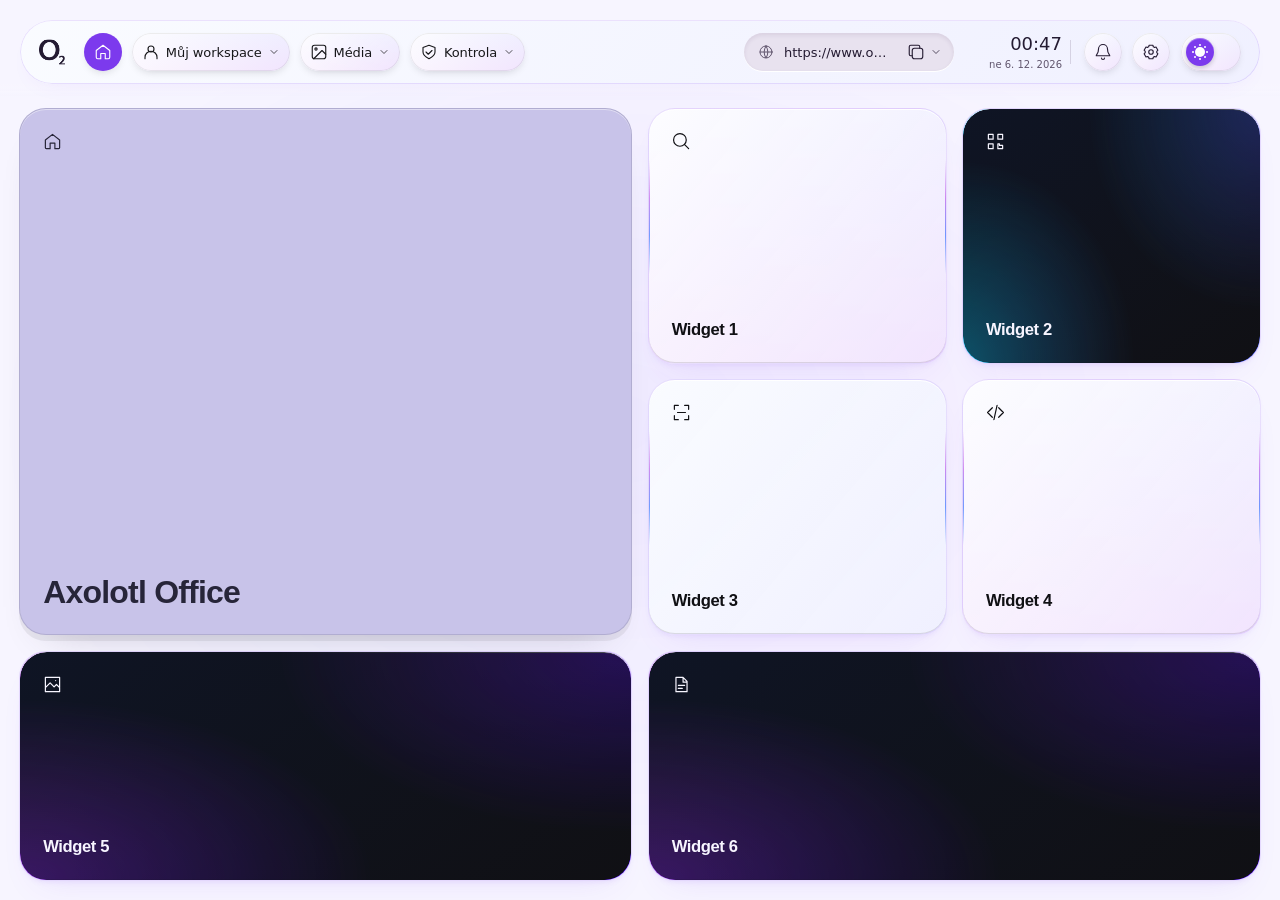
==== commit 56008004: "Refine only widget 2, 5 and 6 surfaces with dark corner-lit gradients" ====
--- a/creative-concepts/modular-playground/index.html
+++ b/creative-concepts/modular-playground/index.html
@@ -1,2 +1,2 @@
 <!doctype html>
-<html lang="cs"><head><meta charset="utf-8"><meta name="viewport" content="width=device-width, initial-scale=1"><meta name="theme-color" content="#22212b"><meta name="description" content="Modular Playground — kreativní koncept celé aplikace O₂ Axolotl 2.0. Dashboard, nástroje a Notebook v dark i light režimu."><title>Modular Playground · O₂ Axolotl</title><link rel="icon" href="../shared/o2.svg" type="image/svg+xml"><link rel="preload" href="../shared/fonts/manrope.woff2" as="font" type="font/woff2" crossorigin><link rel="stylesheet" href="../shared/style.css"><link rel="stylesheet" href="approved-header/header.css"><link rel="stylesheet" href="evolution.css"><link rel="stylesheet" href="refinement.css"><link rel="stylesheet" href="final-bento.css"><link rel="stylesheet" href="ui-polish.css"><script src="playground.js" defer></script><script src="approved-header/header.js" defer></script></head><body data-concept="playground"><a class="skip-link" href="#main">Přejít na obsah</a><div id="approved-header"></div><div id="app"></div><noscript>Pro interaktivní koncept prosím zapněte JavaScript.</noscript></body></html>+<html lang="cs"><head><meta charset="utf-8"><meta name="viewport" content="width=device-width, initial-scale=1"><meta name="theme-color" content="#22212b"><meta name="description" content="Modular Playground — kreativní koncept celé aplikace O₂ Axolotl 2.0. Dashboard, nástroje a Notebook v dark i light režimu."><title>Modular Playground · O₂ Axolotl</title><link rel="icon" href="../shared/o2.svg" type="image/svg+xml"><link rel="preload" href="../shared/fonts/manrope.woff2" as="font" type="font/woff2" crossorigin><link rel="stylesheet" href="../shared/style.css"><link rel="stylesheet" href="approved-header/header.css"><link rel="stylesheet" href="evolution.css"><link rel="stylesheet" href="refinement.css"><link rel="stylesheet" href="final-bento.css"><link rel="stylesheet" href="ui-polish.css?v=surface-v2"><script src="playground.js" defer></script><script src="approved-header/header.js" defer></script></head><body data-concept="playground"><a class="skip-link" href="#main">Přejít na obsah</a><div id="approved-header"></div><div id="app"></div><noscript>Pro interaktivní koncept prosím zapněte JavaScript.</noscript></body></html>
--- a/creative-concepts/modular-playground/ui-polish.css
+++ b/creative-concepts/modular-playground/ui-polish.css
@@ -75,10 +75,10 @@
   transition:transform 280ms cubic-bezier(.22,1,.36,1),box-shadow 280ms ease;
 }
 :root body[data-concept="playground"] main[data-view="dashboard"] .final-bento > :is([data-widget="1"],[data-widget="4"]) { background:var(--pg-widget-4); }
-:root body[data-concept="playground"] main[data-view="dashboard"] .final-bento > [data-widget="2"] { background:var(--pg-ultraviolet); --ink:var(--pg-white); }
+:root body[data-concept="playground"] main[data-view="dashboard"] .final-bento > [data-widget="2"] { --pg-surface-gradient:var(--pg-arctic-blue); }
 :root body[data-concept="playground"] main[data-view="dashboard"] .final-bento > [data-widget="3"] { background:var(--pg-widget-3); }
-:root body[data-concept="playground"] main[data-view="dashboard"] .final-bento > [data-widget="5"] { background:var(--pg-arctic-blue); --ink:var(--pg-widget-3-ink); }
-:root body[data-concept="playground"] main[data-view="dashboard"] .final-bento > [data-widget="6"] { background:var(--pg-light); --ink:var(--pg-widget-3-ink); }
+:root body[data-concept="playground"] main[data-view="dashboard"] .final-bento > [data-widget="5"] { --pg-surface-gradient:var(--pg-ultraviolet); }
+:root body[data-concept="playground"] main[data-view="dashboard"] .final-bento > [data-widget="6"] { --pg-surface-gradient:var(--pg-ultraviolet); }
 :root body[data-concept="playground"] main[data-view="dashboard"] .final-bento > [data-widget]::after {
   content:"";
   position:absolute;
@@ -130,3 +130,25 @@
 }
 /* Remove inline-baseline descent so both halves share the same optical center. */
 #approved-header header > div:has(> .axolotl-pill-nav) { display:flex; align-items:center; }
+
+/* Surface Polish V2: exact DS gradient underneath a dark Widget 3-inspired skin.
+   Visual reference: https://uiverse.io/santhosh_2608/evil-robin-98
+   The intersected masks reveal only two soft corner lights. No new motion. */
+:root body[data-concept="playground"] main[data-view="dashboard"] .final-bento > :is([data-widget="2"],[data-widget="5"],[data-widget="6"]) {
+  --ink:var(--pg-light);
+  background:var(--pg-surface-gradient);
+  background-clip:padding-box;
+}
+:root body[data-concept="playground"] main[data-view="dashboard"] .final-bento > :is([data-widget="2"],[data-widget="5"],[data-widget="6"])::before {
+  content:"";
+  position:absolute;
+  inset:0;
+  border-radius:inherit;
+  z-index:-1;
+  pointer-events:none;
+  background:linear-gradient(145deg,var(--pg-widget-3-ink),var(--pg-black));
+  mask-image:radial-gradient(ellipse 80% 110% at 100% 0%,#000b 0%,#000f 72%),radial-gradient(ellipse 80% 110% at 0% 100%,#000a 0%,#000f 72%);
+  mask-composite:intersect;
+  -webkit-mask-image:radial-gradient(ellipse 80% 110% at 100% 0%,#000b 0%,#000f 72%),radial-gradient(ellipse 80% 110% at 0% 100%,#000a 0%,#000f 72%);
+  -webkit-mask-composite:source-in;
+}
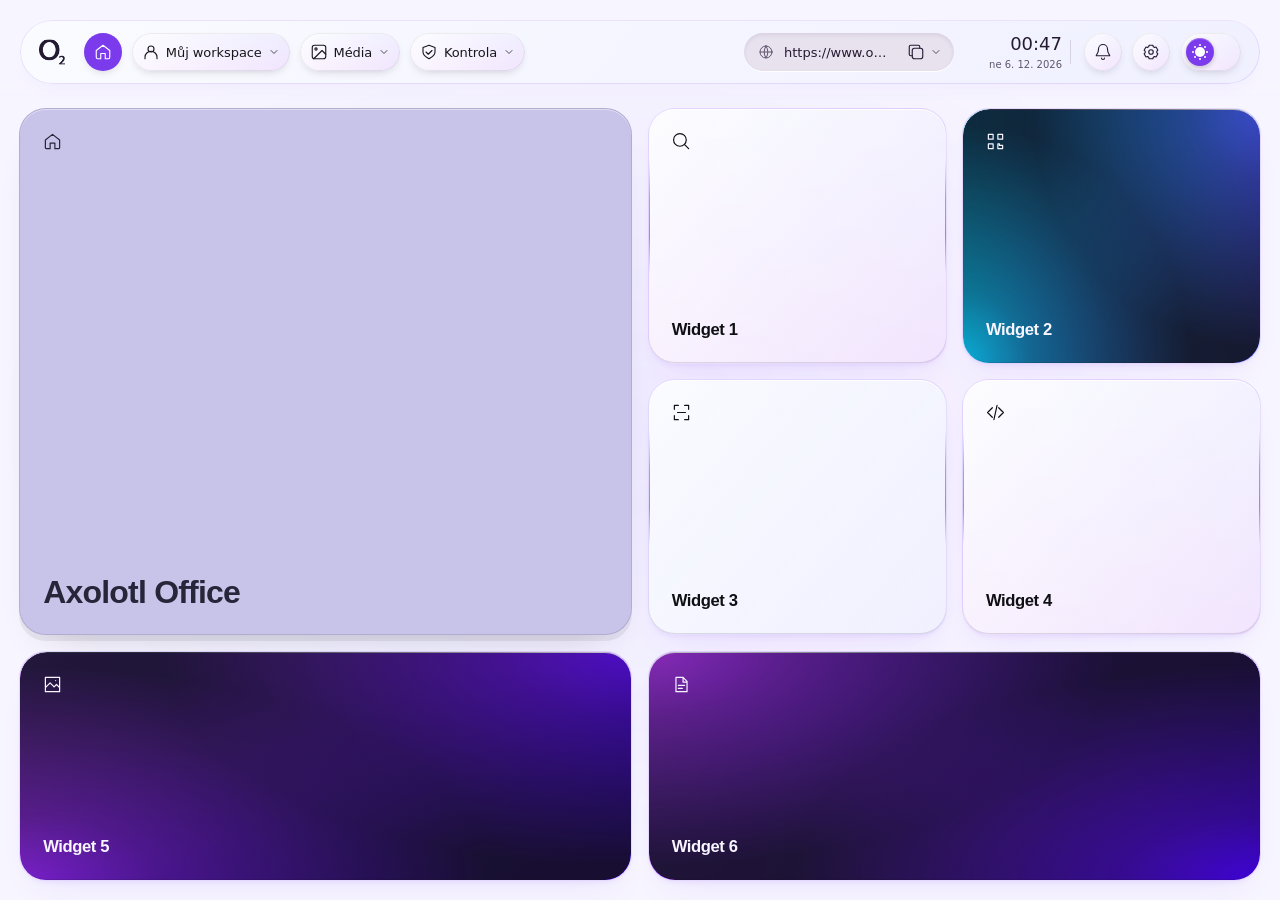
==== commit 276e606b: "Refine widget 2, 5 and 6 surfaces with clearer gradient hotspots" ====
--- a/creative-concepts/modular-playground/index.html
+++ b/creative-concepts/modular-playground/index.html
@@ -1,2 +1,2 @@
 <!doctype html>
-<html lang="cs"><head><meta charset="utf-8"><meta name="viewport" content="width=device-width, initial-scale=1"><meta name="theme-color" content="#22212b"><meta name="description" content="Modular Playground — kreativní koncept celé aplikace O₂ Axolotl 2.0. Dashboard, nástroje a Notebook v dark i light režimu."><title>Modular Playground · O₂ Axolotl</title><link rel="icon" href="../shared/o2.svg" type="image/svg+xml"><link rel="preload" href="../shared/fonts/manrope.woff2" as="font" type="font/woff2" crossorigin><link rel="stylesheet" href="../shared/style.css"><link rel="stylesheet" href="approved-header/header.css"><link rel="stylesheet" href="evolution.css"><link rel="stylesheet" href="refinement.css"><link rel="stylesheet" href="final-bento.css"><link rel="stylesheet" href="ui-polish.css?v=surface-v2"><script src="playground.js" defer></script><script src="approved-header/header.js" defer></script></head><body data-concept="playground"><a class="skip-link" href="#main">Přejít na obsah</a><div id="approved-header"></div><div id="app"></div><noscript>Pro interaktivní koncept prosím zapněte JavaScript.</noscript></body></html>+<html lang="cs"><head><meta charset="utf-8"><meta name="viewport" content="width=device-width, initial-scale=1"><meta name="theme-color" content="#22212b"><meta name="description" content="Modular Playground — kreativní koncept celé aplikace O₂ Axolotl 2.0. Dashboard, nástroje a Notebook v dark i light režimu."><title>Modular Playground · O₂ Axolotl</title><link rel="icon" href="../shared/o2.svg" type="image/svg+xml"><link rel="preload" href="../shared/fonts/manrope.woff2" as="font" type="font/woff2" crossorigin><link rel="stylesheet" href="../shared/style.css"><link rel="stylesheet" href="approved-header/header.css"><link rel="stylesheet" href="evolution.css"><link rel="stylesheet" href="refinement.css"><link rel="stylesheet" href="final-bento.css"><link rel="stylesheet" href="ui-polish.css?v=surface-correction"><script src="playground.js" defer></script><script src="approved-header/header.js" defer></script></head><body data-concept="playground"><a class="skip-link" href="#main">Přejít na obsah</a><div id="approved-header"></div><div id="app"></div><noscript>Pro interaktivní koncept prosím zapněte JavaScript.</noscript></body></html>
--- a/creative-concepts/modular-playground/ui-polish.css
+++ b/creative-concepts/modular-playground/ui-polish.css
@@ -133,9 +133,11 @@
 
 /* Surface Polish V2: exact DS gradient underneath a dark Widget 3-inspired skin.
    Visual reference: https://uiverse.io/santhosh_2608/evil-robin-98
-   The intersected masks reveal only two soft corner lights. No new motion. */
+   A lighter skin reveals distinct color hotspots while retaining a dark center. */
 :root body[data-concept="playground"] main[data-view="dashboard"] .final-bento > :is([data-widget="2"],[data-widget="5"],[data-widget="6"]) {
   --ink:var(--pg-light);
+  --pg-surface-light-a:100% 0%;
+  --pg-surface-light-b:0% 100%;
   background:var(--pg-surface-gradient);
   background-clip:padding-box;
 }
@@ -147,8 +149,14 @@
   z-index:-1;
   pointer-events:none;
   background:linear-gradient(145deg,var(--pg-widget-3-ink),var(--pg-black));
-  mask-image:radial-gradient(ellipse 80% 110% at 100% 0%,#000b 0%,#000f 72%),radial-gradient(ellipse 80% 110% at 0% 100%,#000a 0%,#000f 72%);
+  opacity:.88;
+  mask-image:radial-gradient(ellipse 90% 110% at var(--pg-surface-light-a),#0004 0%,#0008 25%,#000f 85%),radial-gradient(ellipse 90% 110% at var(--pg-surface-light-b),#0003 0%,#0008 25%,#000f 85%);
   mask-composite:intersect;
-  -webkit-mask-image:radial-gradient(ellipse 80% 110% at 100% 0%,#000b 0%,#000f 72%),radial-gradient(ellipse 80% 110% at 0% 100%,#000a 0%,#000f 72%);
+  -webkit-mask-image:radial-gradient(ellipse 90% 110% at var(--pg-surface-light-a),#0004 0%,#0008 25%,#000f 85%),radial-gradient(ellipse 90% 110% at var(--pg-surface-light-b),#0003 0%,#0008 25%,#000f 85%);
   -webkit-mask-composite:source-in;
 }
+/* Keep Ultraviolet consistent, with a different light direction on Widget 6. */
+:root body[data-concept="playground"] main[data-view="dashboard"] .final-bento > [data-widget="6"] {
+  --pg-surface-light-a:0% 0%;
+  --pg-surface-light-b:100% 100%;
+}
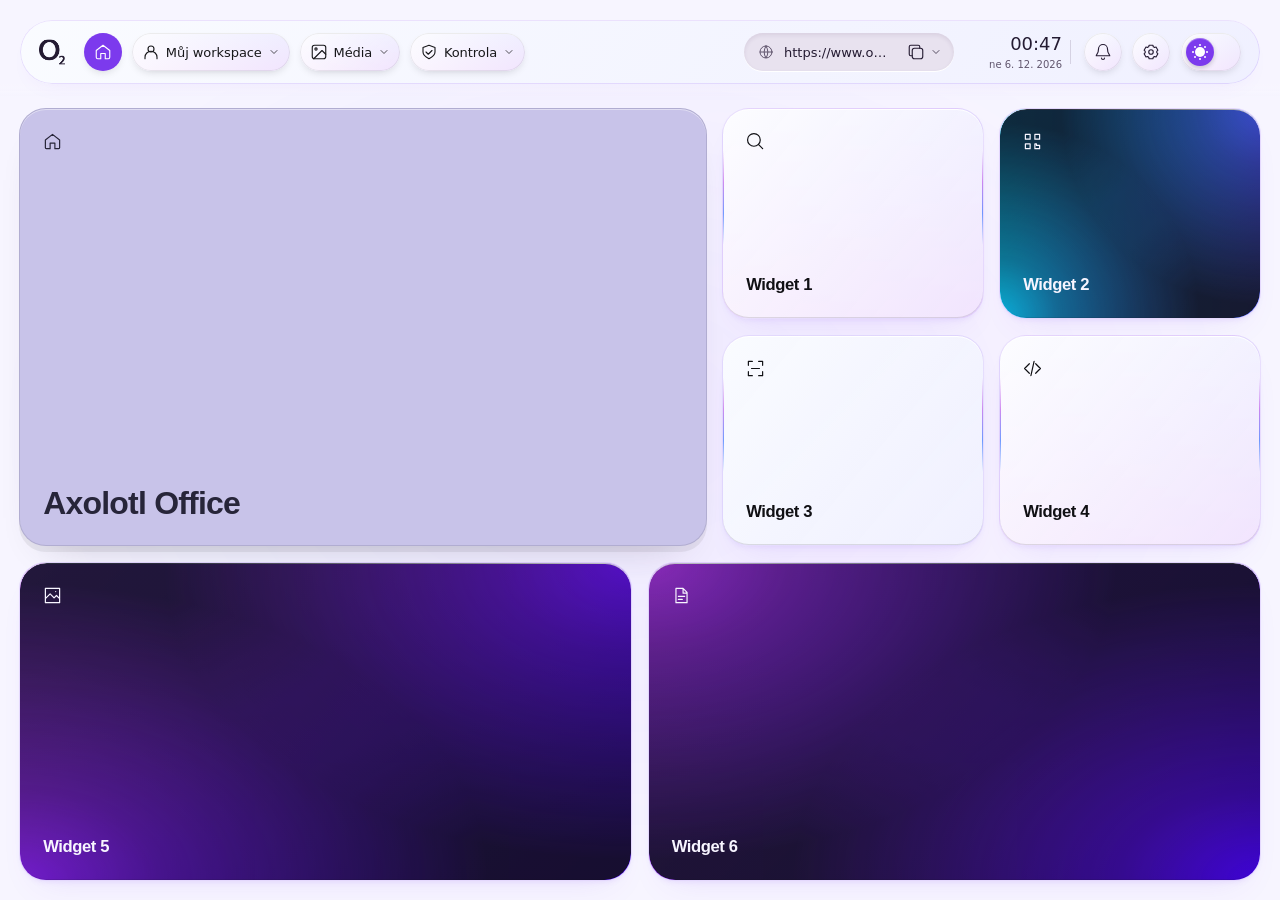
==== commit 22691b7f: "Balance dashboard proportions for notebook viewports" ====
--- a/creative-concepts/modular-playground/index.html
+++ b/creative-concepts/modular-playground/index.html
@@ -1,2 +1,2 @@
 <!doctype html>
-<html lang="cs"><head><meta charset="utf-8"><meta name="viewport" content="width=device-width, initial-scale=1"><meta name="theme-color" content="#22212b"><meta name="description" content="Modular Playground — kreativní koncept celé aplikace O₂ Axolotl 2.0. Dashboard, nástroje a Notebook v dark i light režimu."><title>Modular Playground · O₂ Axolotl</title><link rel="icon" href="../shared/o2.svg" type="image/svg+xml"><link rel="preload" href="../shared/fonts/manrope.woff2" as="font" type="font/woff2" crossorigin><link rel="stylesheet" href="../shared/style.css"><link rel="stylesheet" href="approved-header/header.css"><link rel="stylesheet" href="evolution.css"><link rel="stylesheet" href="refinement.css"><link rel="stylesheet" href="final-bento.css"><link rel="stylesheet" href="ui-polish.css?v=surface-correction"><script src="playground.js" defer></script><script src="approved-header/header.js" defer></script></head><body data-concept="playground"><a class="skip-link" href="#main">Přejít na obsah</a><div id="approved-header"></div><div id="app"></div><noscript>Pro interaktivní koncept prosím zapněte JavaScript.</noscript></body></html>+<html lang="cs"><head><meta charset="utf-8"><meta name="viewport" content="width=device-width, initial-scale=1"><meta name="theme-color" content="#22212b"><meta name="description" content="Modular Playground — kreativní koncept celé aplikace O₂ Axolotl 2.0. Dashboard, nástroje a Notebook v dark i light režimu."><title>Modular Playground · O₂ Axolotl</title><link rel="icon" href="../shared/o2.svg" type="image/svg+xml"><link rel="preload" href="../shared/fonts/manrope.woff2" as="font" type="font/woff2" crossorigin><link rel="stylesheet" href="../shared/style.css"><link rel="stylesheet" href="approved-header/header.css"><link rel="stylesheet" href="evolution.css"><link rel="stylesheet" href="refinement.css"><link rel="stylesheet" href="final-bento.css?v=proportions-v1"><link rel="stylesheet" href="ui-polish.css?v=surface-correction"><script src="playground.js" defer></script><script src="approved-header/header.js" defer></script></head><body data-concept="playground"><a class="skip-link" href="#main">Přejít na obsah</a><div id="approved-header"></div><div id="app"></div><noscript>Pro interaktivní koncept prosím zapněte JavaScript.</noscript></body></html>
--- a/creative-concepts/modular-playground/final-bento.css
+++ b/creative-concepts/modular-playground/final-bento.css
@@ -15,10 +15,13 @@
 main[data-view="dashboard"] { height: 100%; min-height: 0; }
 body[data-concept="playground"] main .final-bento {
   height: 100%;
-  grid-template-columns: repeat(4, minmax(0, 1fr));
-  grid-template-rows: repeat(2, minmax(0, 1fr)) minmax(0, .9fr);
-  grid-template-areas: "office office one two" "office office three four" "five five six six";
-  gap: clamp(12px, 1.2vw, 24px);
+  --bento-gap: clamp(14px, 1.2vw, 18px);
+  /* First track ends at the lower 50/50 split; the narrow second track
+     extends Office to 56% without changing the two equal lower cards. */
+  grid-template-columns: minmax(0, calc(50% - var(--bento-gap) / 2)) minmax(0, calc(6% - var(--bento-gap))) repeat(2, minmax(0, 1fr));
+  grid-template-rows: repeat(2, minmax(0, .285fr)) minmax(0, .43fr);
+  grid-template-areas: "office office one two" "office office three four" "five six six six";
+  gap: var(--bento-gap);
 }
 body[data-concept="playground"] main .final-bento > .bento-cell {
   display: flex;
@@ -53,7 +56,7 @@
 body[data-concept="playground"] main .final-bento .office .bento-label {
   font-size: clamp(26px, 2.5vw, 44px);
 }
-@media (max-width: 680px) {
+@media (max-width: 900px) {
   body[data-concept="playground"]:has(.final-bento) { height: auto; min-height: 100dvh; }
   body[data-concept="playground"] main .final-bento {
     height: auto;
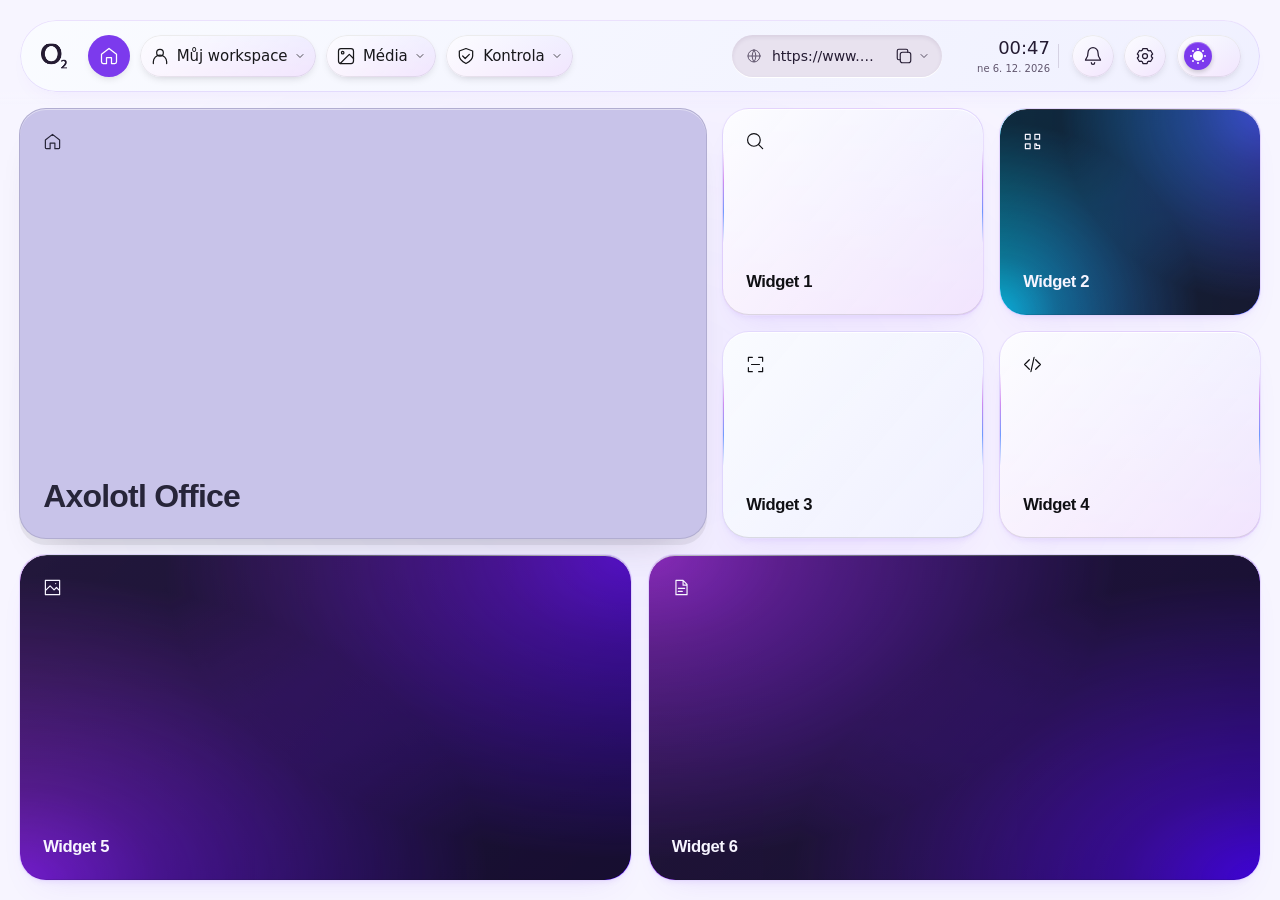
==== commit cbde19f6: "Balance dashboard header scale and measured viewport budget" ====
--- a/creative-concepts/modular-playground/index.html
+++ b/creative-concepts/modular-playground/index.html
@@ -1,2 +1,2 @@
 <!doctype html>
-<html lang="cs"><head><meta charset="utf-8"><meta name="viewport" content="width=device-width, initial-scale=1"><meta name="theme-color" content="#22212b"><meta name="description" content="Modular Playground — kreativní koncept celé aplikace O₂ Axolotl 2.0. Dashboard, nástroje a Notebook v dark i light režimu."><title>Modular Playground · O₂ Axolotl</title><link rel="icon" href="../shared/o2.svg" type="image/svg+xml"><link rel="preload" href="../shared/fonts/manrope.woff2" as="font" type="font/woff2" crossorigin><link rel="stylesheet" href="../shared/style.css"><link rel="stylesheet" href="approved-header/header.css"><link rel="stylesheet" href="evolution.css"><link rel="stylesheet" href="refinement.css"><link rel="stylesheet" href="final-bento.css?v=proportions-v1"><link rel="stylesheet" href="ui-polish.css?v=surface-correction"><script src="playground.js" defer></script><script src="approved-header/header.js" defer></script></head><body data-concept="playground"><a class="skip-link" href="#main">Přejít na obsah</a><div id="approved-header"></div><div id="app"></div><noscript>Pro interaktivní koncept prosím zapněte JavaScript.</noscript></body></html>+<html lang="cs"><head><meta charset="utf-8"><meta name="viewport" content="width=device-width, initial-scale=1"><meta name="theme-color" content="#22212b"><meta name="description" content="Modular Playground — kreativní koncept celé aplikace O₂ Axolotl 2.0. Dashboard, nástroje a Notebook v dark i light režimu."><title>Modular Playground · O₂ Axolotl</title><link rel="icon" href="../shared/o2.svg" type="image/svg+xml"><link rel="preload" href="../shared/fonts/manrope.woff2" as="font" type="font/woff2" crossorigin><link rel="stylesheet" href="../shared/style.css"><link rel="stylesheet" href="approved-header/header.css"><link rel="stylesheet" href="evolution.css"><link rel="stylesheet" href="refinement.css"><link rel="stylesheet" href="final-bento.css?v=header-balance"><link rel="stylesheet" href="ui-polish.css?v=header-balance"><script src="playground.js" defer></script><script src="approved-header/header.js" defer></script></head><body data-concept="playground"><a class="skip-link" href="#main">Přejít na obsah</a><div id="approved-header"></div><div id="app"></div><noscript>Pro interaktivní koncept prosím zapněte JavaScript.</noscript></body></html>
--- a/creative-concepts/modular-playground/final-bento.css
+++ b/creative-concepts/modular-playground/final-bento.css
@@ -4,7 +4,12 @@
   flex-direction: column;
   height: 100dvh;
 }
-body:has(.final-bento) #approved-header { flex: none; }
+/* The existing ResizeObserver supplies the actual fixed header bottom.
+   Flex assigns the remaining viewport height to the grid, including its footer inset. */
+body:has(.final-bento) #approved-header {
+  flex: none;
+  height: calc(var(--pg-header-bottom, 92px) + 16px);
+}
 body:has(.final-bento) #app { flex: 1; min-height: 0; }
 body:has(.final-bento) .app-shell {
   width: 100%;
@@ -19,7 +24,7 @@
   /* First track ends at the lower 50/50 split; the narrow second track
      extends Office to 56% without changing the two equal lower cards. */
   grid-template-columns: minmax(0, calc(50% - var(--bento-gap) / 2)) minmax(0, calc(6% - var(--bento-gap))) repeat(2, minmax(0, 1fr));
-  grid-template-rows: repeat(2, minmax(0, .285fr)) minmax(0, .43fr);
+  grid-template-rows: repeat(2, minmax(0, .28fr)) minmax(0, .44fr);
   grid-template-areas: "office office one two" "office office three four" "five six six six";
   gap: var(--bento-gap);
 }
--- a/creative-concepts/modular-playground/ui-polish.css
+++ b/creative-concepts/modular-playground/ui-polish.css
@@ -160,3 +160,25 @@
   --pg-surface-light-a:0% 0%;
   --pg-surface-light-b:100% 100%;
 }
+
+/* Dashboard-only scale balance; preserve the approved header on other views. */
+body:has(main[data-view="dashboard"]) #approved-header header {
+  min-height:72px;
+  padding-block:12px;
+}
+body:has(main[data-view="dashboard"]) #approved-header .axolotl-pill-nav {
+  --pn-h:48px!important;
+  --pn-inner:48px!important;
+  --pn-font:calc(15px * var(--axo-text-scale))!important;
+}
+body:has(main[data-view="dashboard"]) #approved-header .axolotl-pill-nav__item { height:42px; min-width:42px; }
+body:has(main[data-view="dashboard"]) #approved-header .axolotl-pill-nav__slot:first-child .axolotl-pill-nav__item { width:42px; }
+body:has(main[data-view="dashboard"]) #approved-header :is(.axolotl-pill-nav__face,.axolotl-pill-nav__face-alt) > svg:first-child,
+body:has(main[data-view="dashboard"]) #approved-header button:is([aria-label="Upozornění"],[aria-label="Nastavení"]) > svg { width:20px; height:20px; }
+body:has(main[data-view="dashboard"]) #approved-header button:is([aria-label="Upozornění"],[aria-label="Nastavení"]) { width:48px; height:48px; }
+body:has(main[data-view="dashboard"]) #approved-header header form { min-height:42px; }
+body:has(main[data-view="dashboard"]) #approved-header header form input { height:42px; font-size:calc(14px * var(--axo-text-scale)); }
+body:has(main[data-view="dashboard"]) #approved-header header form button { height:42px; }
+body:has(main[data-view="dashboard"]) #approved-header header label:has(> input[aria-label="Tmavý režim"]) { width:72px; height:48px; }
+body:has(main[data-view="dashboard"]) #approved-header header label:has(> input[aria-label="Tmavý režim"]) > span { width:64px; height:42px; padding:7px; }
+body:has(main[data-view="dashboard"]) #approved-header input[aria-label="Tmavý režim"]:checked + span > span { transform:translateX(22px); }
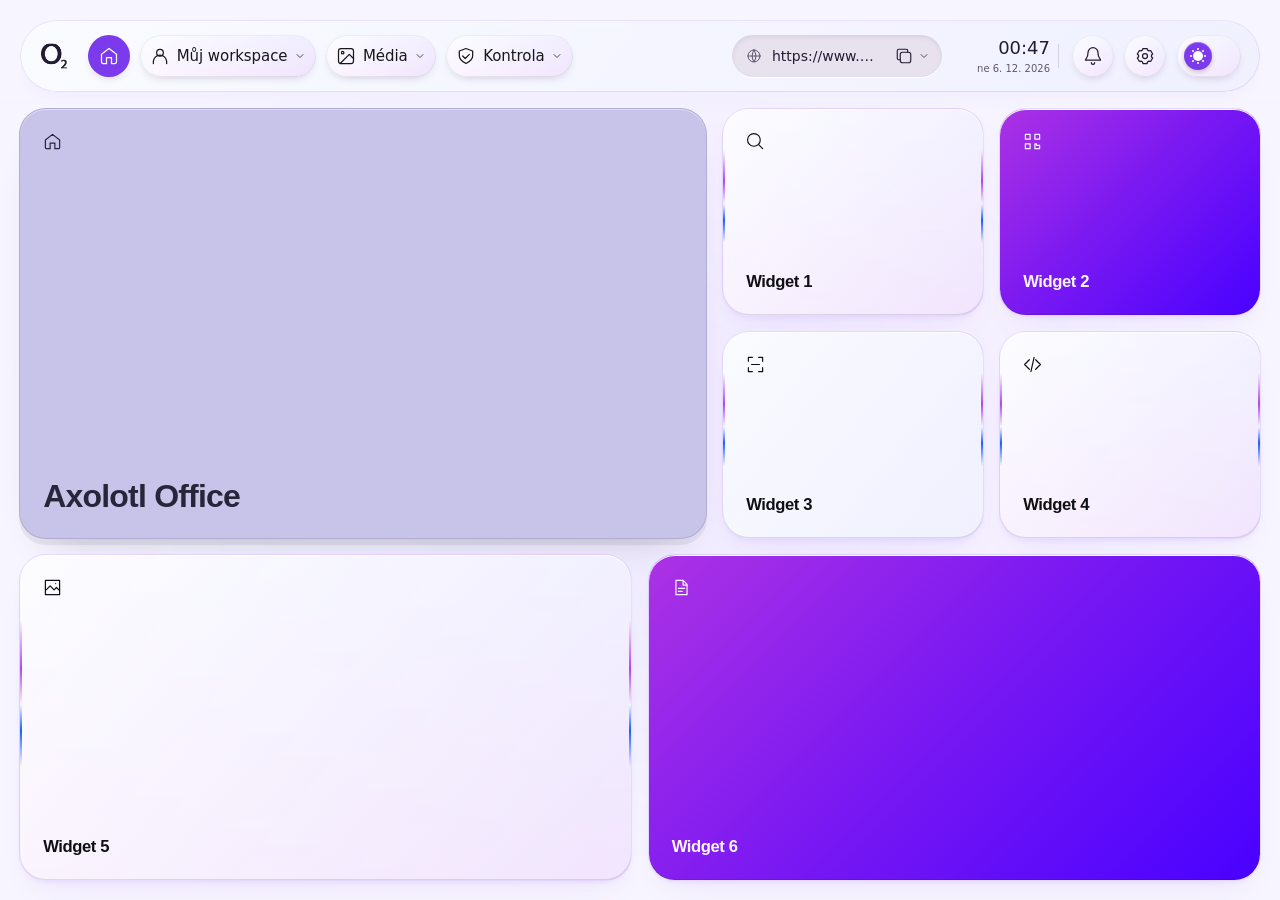
==== commit 523c9831: "Use Ultraviolet on widgets 2 and 6 and strengthen widget border beams" ====
--- a/creative-concepts/modular-playground/index.html
+++ b/creative-concepts/modular-playground/index.html
@@ -1,2 +1,2 @@
 <!doctype html>
-<html lang="cs"><head><meta charset="utf-8"><meta name="viewport" content="width=device-width, initial-scale=1"><meta name="theme-color" content="#22212b"><meta name="description" content="Modular Playground — kreativní koncept celé aplikace O₂ Axolotl 2.0. Dashboard, nástroje a Notebook v dark i light režimu."><title>Modular Playground · O₂ Axolotl</title><link rel="icon" href="../shared/o2.svg" type="image/svg+xml"><link rel="preload" href="../shared/fonts/manrope.woff2" as="font" type="font/woff2" crossorigin><link rel="stylesheet" href="../shared/style.css"><link rel="stylesheet" href="approved-header/header.css"><link rel="stylesheet" href="evolution.css"><link rel="stylesheet" href="refinement.css"><link rel="stylesheet" href="final-bento.css?v=header-balance"><link rel="stylesheet" href="ui-polish.css?v=header-balance"><script src="playground.js" defer></script><script src="approved-header/header.js" defer></script></head><body data-concept="playground"><a class="skip-link" href="#main">Přejít na obsah</a><div id="approved-header"></div><div id="app"></div><noscript>Pro interaktivní koncept prosím zapněte JavaScript.</noscript></body></html>+<html lang="cs"><head><meta charset="utf-8"><meta name="viewport" content="width=device-width, initial-scale=1"><meta name="theme-color" content="#22212b"><meta name="description" content="Modular Playground — kreativní koncept celé aplikace O₂ Axolotl 2.0. Dashboard, nástroje a Notebook v dark i light režimu."><title>Modular Playground · O₂ Axolotl</title><link rel="icon" href="../shared/o2.svg" type="image/svg+xml"><link rel="preload" href="../shared/fonts/manrope.woff2" as="font" type="font/woff2" crossorigin><link rel="stylesheet" href="../shared/style.css"><link rel="stylesheet" href="approved-header/header.css"><link rel="stylesheet" href="evolution.css"><link rel="stylesheet" href="refinement.css"><link rel="stylesheet" href="final-bento.css?v=header-balance"><link rel="stylesheet" href="ui-polish.css?v=widget-colors-beam"><script src="playground.js?v=widget-colors-beam" defer></script><script src="approved-header/header.js" defer></script></head><body data-concept="playground"><a class="skip-link" href="#main">Přejít na obsah</a><div id="approved-header"></div><div id="app"></div><noscript>Pro interaktivní koncept prosím zapněte JavaScript.</noscript></body></html>
--- a/creative-concepts/modular-playground/ui-polish.css
+++ b/creative-concepts/modular-playground/ui-polish.css
@@ -74,11 +74,8 @@
   border-color:var(--pg-edge);
   transition:transform 280ms cubic-bezier(.22,1,.36,1),box-shadow 280ms ease;
 }
-:root body[data-concept="playground"] main[data-view="dashboard"] .final-bento > :is([data-widget="1"],[data-widget="4"]) { background:var(--pg-widget-4); }
-:root body[data-concept="playground"] main[data-view="dashboard"] .final-bento > [data-widget="2"] { --pg-surface-gradient:var(--pg-arctic-blue); }
+:root body[data-concept="playground"] main[data-view="dashboard"] .final-bento > :is([data-widget="1"],[data-widget="4"],[data-widget="5"]) { background:var(--pg-widget-4); }
 :root body[data-concept="playground"] main[data-view="dashboard"] .final-bento > [data-widget="3"] { background:var(--pg-widget-3); }
-:root body[data-concept="playground"] main[data-view="dashboard"] .final-bento > [data-widget="5"] { --pg-surface-gradient:var(--pg-ultraviolet); }
-:root body[data-concept="playground"] main[data-view="dashboard"] .final-bento > [data-widget="6"] { --pg-surface-gradient:var(--pg-ultraviolet); }
 :root body[data-concept="playground"] main[data-view="dashboard"] .final-bento > [data-widget]::after {
   content:"";
   position:absolute;
@@ -100,26 +97,27 @@
 }
 /* GooseUI Border Beam (MIT), adapted from https://gooseui.pro/r/border-beam.json
    linked by https://21st.dev/@gooseui/components/border-beam.
-   Preserve its animated angle + excluded content-box mask; slow, 1px light rim. */
+   Preserve its animated angle + excluded content-box mask; a brighter 2px light rim with a calm 12-second cycle. */
 @property --pg-beam-angle { syntax:"<angle>"; initial-value:0deg; inherits:false; }
 @keyframes pg-border-beam { from { --pg-beam-angle:0deg; } to { --pg-beam-angle:360deg; } }
 .pg-border-beam {
   position:absolute;
   inset:0;
   border-radius:inherit;
-  padding:1px;
+  padding:2px;
   pointer-events:none;
   z-index:2;
-  opacity:.55;
-  background:linear-gradient(var(--pg-beam-angle),transparent 0%,transparent 35%,var(--pg-o2-blue) 50%,var(--pg-purple) 65%,transparent 80%,transparent 100%);
+  opacity:.9;
+  background:linear-gradient(var(--pg-beam-angle),transparent 0%,transparent 35%,var(--pg-o2-blue) 46%,var(--pg-light) 54%,var(--pg-purple) 65%,transparent 80%,transparent 100%);
   mask:linear-gradient(#fff 0 0) content-box,linear-gradient(#fff 0 0);
   mask-composite:exclude;
   -webkit-mask:linear-gradient(#fff 0 0) content-box,linear-gradient(#fff 0 0);
   -webkit-mask-composite:xor;
-  animation:pg-border-beam 20s linear infinite;
+  animation:pg-border-beam 12s linear infinite;
 }
-[data-widget="3"] > .pg-border-beam { animation-delay:-7s; }
-[data-widget="4"] > .pg-border-beam { animation-delay:-14s; }
+[data-widget="3"] > .pg-border-beam { animation-delay:-3s; }
+[data-widget="4"] > .pg-border-beam { animation-delay:-6s; }
+[data-widget="5"] > .pg-border-beam { animation-delay:-9s; }
 :root[data-motion="reduced"] .pg-border-beam { animation:none!important; opacity:.25; }
 :root[data-motion="reduced"] #approved-header button > svg,
 :root[data-motion="reduced"] main[data-view="dashboard"] .final-bento > [data-widget]:hover { transform:none!important; }
@@ -131,34 +129,11 @@
 /* Remove inline-baseline descent so both halves share the same optical center. */
 #approved-header header > div:has(> .axolotl-pill-nav) { display:flex; align-items:center; }
 
-/* Surface Polish V2: exact DS gradient underneath a dark Widget 3-inspired skin.
-   Visual reference: https://uiverse.io/santhosh_2608/evil-robin-98
-   A lighter skin reveals distinct color hotspots while retaining a dark center. */
-:root body[data-concept="playground"] main[data-view="dashboard"] .final-bento > :is([data-widget="2"],[data-widget="5"],[data-widget="6"]) {
+/* Use the catalog Ultraviolet directly on both colored dashboard cards. */
+:root body[data-concept="playground"] main[data-view="dashboard"] .final-bento > :is([data-widget="2"],[data-widget="6"]) {
   --ink:var(--pg-light);
-  --pg-surface-light-a:100% 0%;
-  --pg-surface-light-b:0% 100%;
-  background:var(--pg-surface-gradient);
+  background:var(--pg-ultraviolet);
   background-clip:padding-box;
-}
-:root body[data-concept="playground"] main[data-view="dashboard"] .final-bento > :is([data-widget="2"],[data-widget="5"],[data-widget="6"])::before {
-  content:"";
-  position:absolute;
-  inset:0;
-  border-radius:inherit;
-  z-index:-1;
-  pointer-events:none;
-  background:linear-gradient(145deg,var(--pg-widget-3-ink),var(--pg-black));
-  opacity:.88;
-  mask-image:radial-gradient(ellipse 90% 110% at var(--pg-surface-light-a),#0004 0%,#0008 25%,#000f 85%),radial-gradient(ellipse 90% 110% at var(--pg-surface-light-b),#0003 0%,#0008 25%,#000f 85%);
-  mask-composite:intersect;
-  -webkit-mask-image:radial-gradient(ellipse 90% 110% at var(--pg-surface-light-a),#0004 0%,#0008 25%,#000f 85%),radial-gradient(ellipse 90% 110% at var(--pg-surface-light-b),#0003 0%,#0008 25%,#000f 85%);
-  -webkit-mask-composite:source-in;
-}
-/* Keep Ultraviolet consistent, with a different light direction on Widget 6. */
-:root body[data-concept="playground"] main[data-view="dashboard"] .final-bento > [data-widget="6"] {
-  --pg-surface-light-a:0% 0%;
-  --pg-surface-light-b:100% 100%;
 }
 
 /* Dashboard-only scale balance; preserve the approved header on other views. */
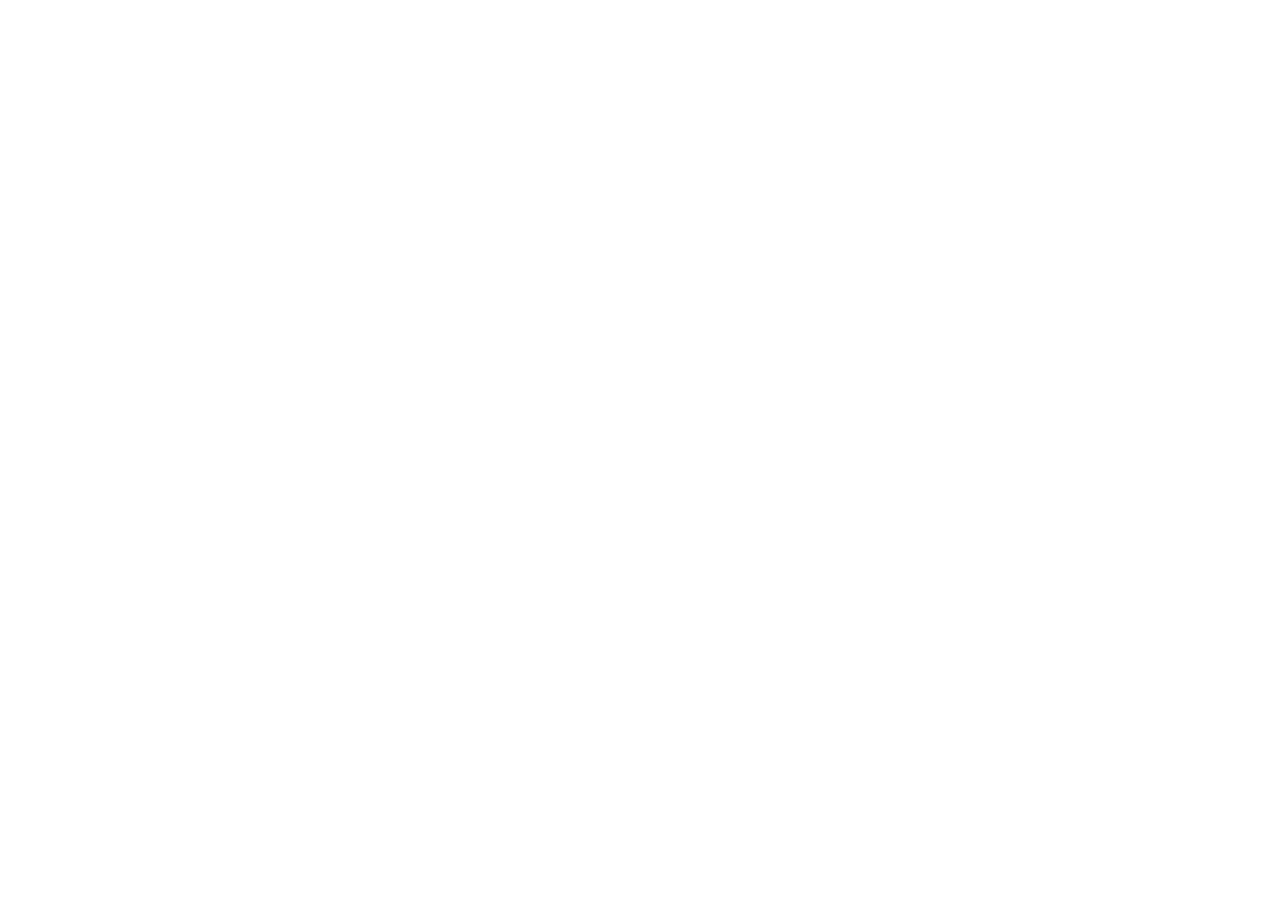
==== commit 6a4446be: "Retire historical previews in favor of Design System Library V1.1" ====
--- a/creative-concepts/modular-playground/index.html
+++ b/creative-concepts/modular-playground/index.html
@@ -1,2 +1,2 @@
 <!doctype html>
-<html lang="cs"><head><meta charset="utf-8"><meta name="viewport" content="width=device-width, initial-scale=1"><meta name="theme-color" content="#22212b"><meta name="description" content="Modular Playground — kreativní koncept celé aplikace O₂ Axolotl 2.0. Dashboard, nástroje a Notebook v dark i light režimu."><title>Modular Playground · O₂ Axolotl</title><link rel="icon" href="../shared/o2.svg" type="image/svg+xml"><link rel="preload" href="../shared/fonts/manrope.woff2" as="font" type="font/woff2" crossorigin><link rel="stylesheet" href="../shared/style.css"><link rel="stylesheet" href="approved-header/header.css"><link rel="stylesheet" href="evolution.css"><link rel="stylesheet" href="refinement.css"><link rel="stylesheet" href="final-bento.css?v=header-balance"><link rel="stylesheet" href="ui-polish.css?v=widget-colors-beam"><script src="playground.js?v=widget-colors-beam" defer></script><script src="approved-header/header.js" defer></script></head><body data-concept="playground"><a class="skip-link" href="#main">Přejít na obsah</a><div id="approved-header"></div><div id="app"></div><noscript>Pro interaktivní koncept prosím zapněte JavaScript.</noscript></body></html>+<html lang="cs"><head><meta charset="utf-8"><meta name="viewport" content="width=device-width, initial-scale=1"><title>Design System Library V1.1 · Axolotl</title><link rel="canonical" href="https://iriskax.github.io/axolotl-preview/ds-library-v1-1/#design-system"><meta http-equiv="refresh" content="0;url=https://iriskax.github.io/axolotl-preview/ds-library-v1-1/#design-system"></head><body><main><h1>Design System Library V1.1</h1><p>Tento historický náhled byl vyřazen. Jediný platný vizuální systém Axolotl 2.0 najdete v hlavní knihovně.</p><a href="https://iriskax.github.io/axolotl-preview/ds-library-v1-1/#design-system">Přejít do Design System Library V1.1</a></main></body></html>
